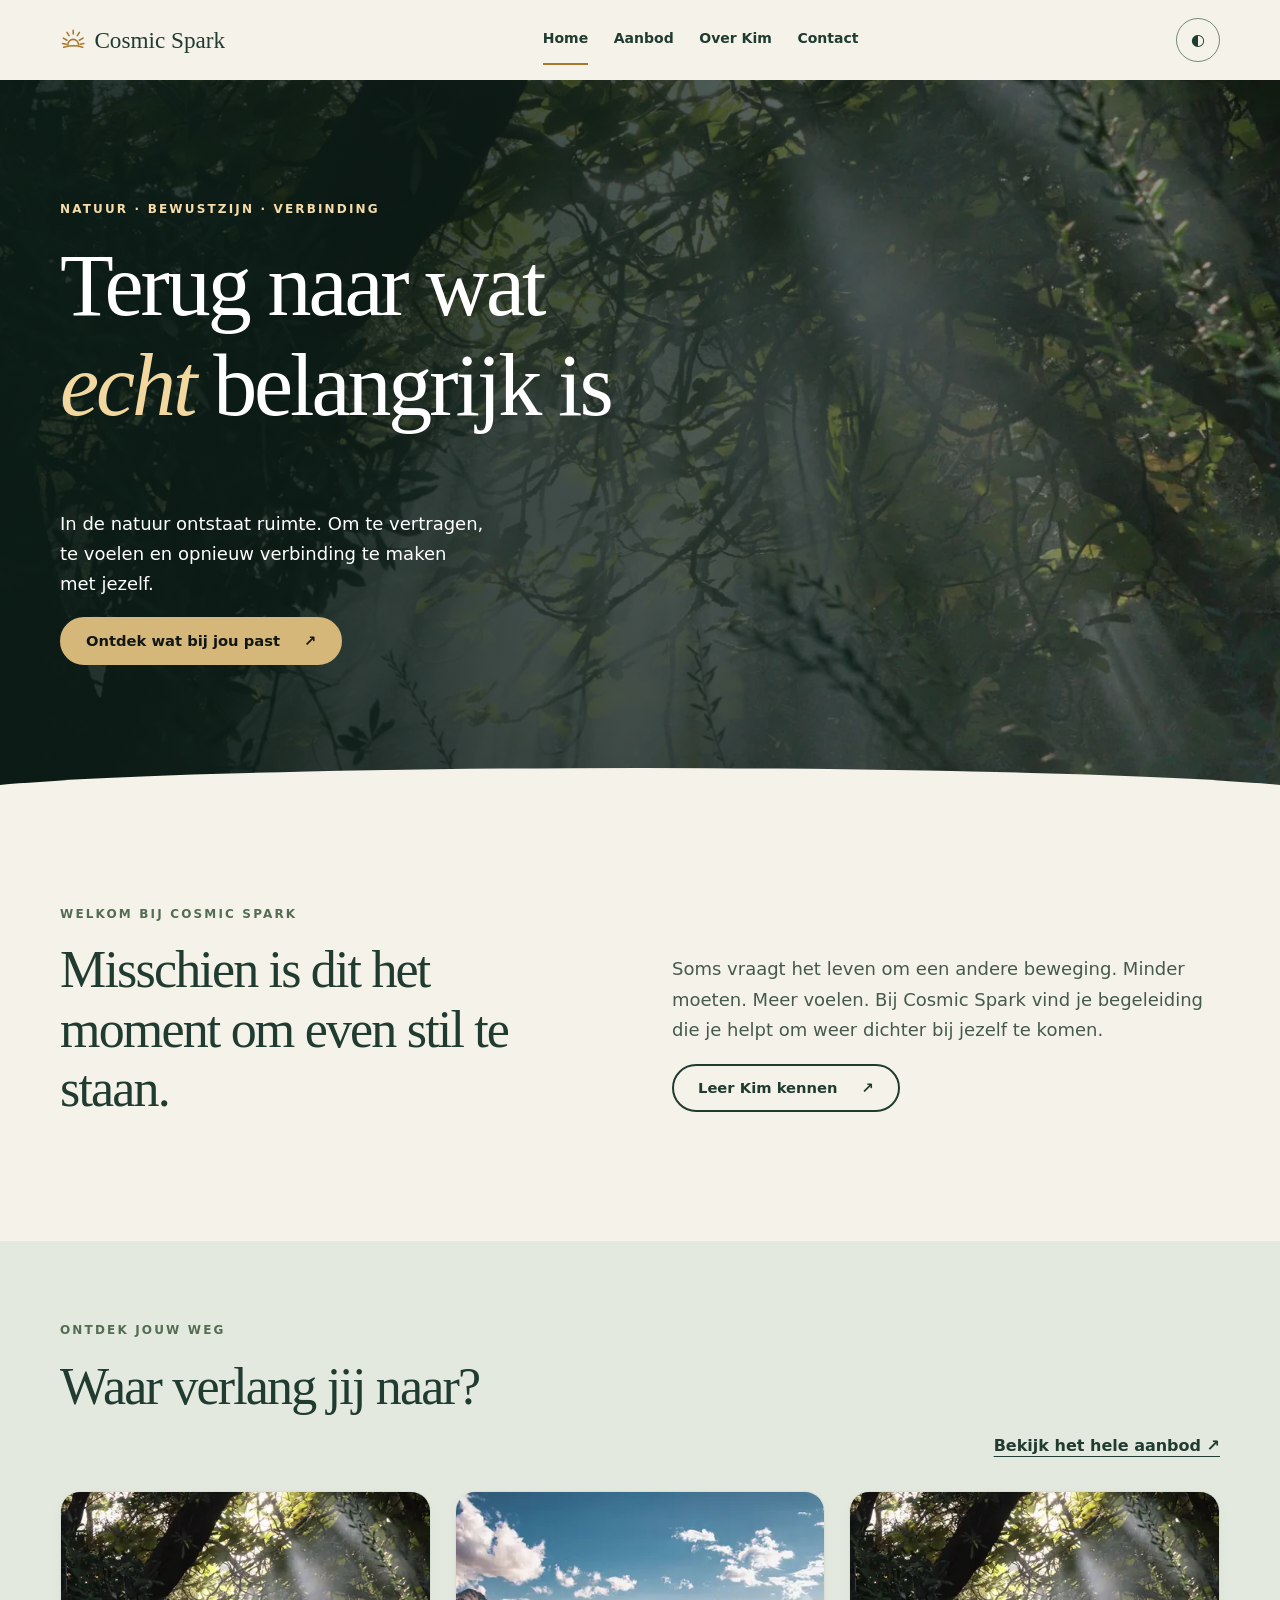
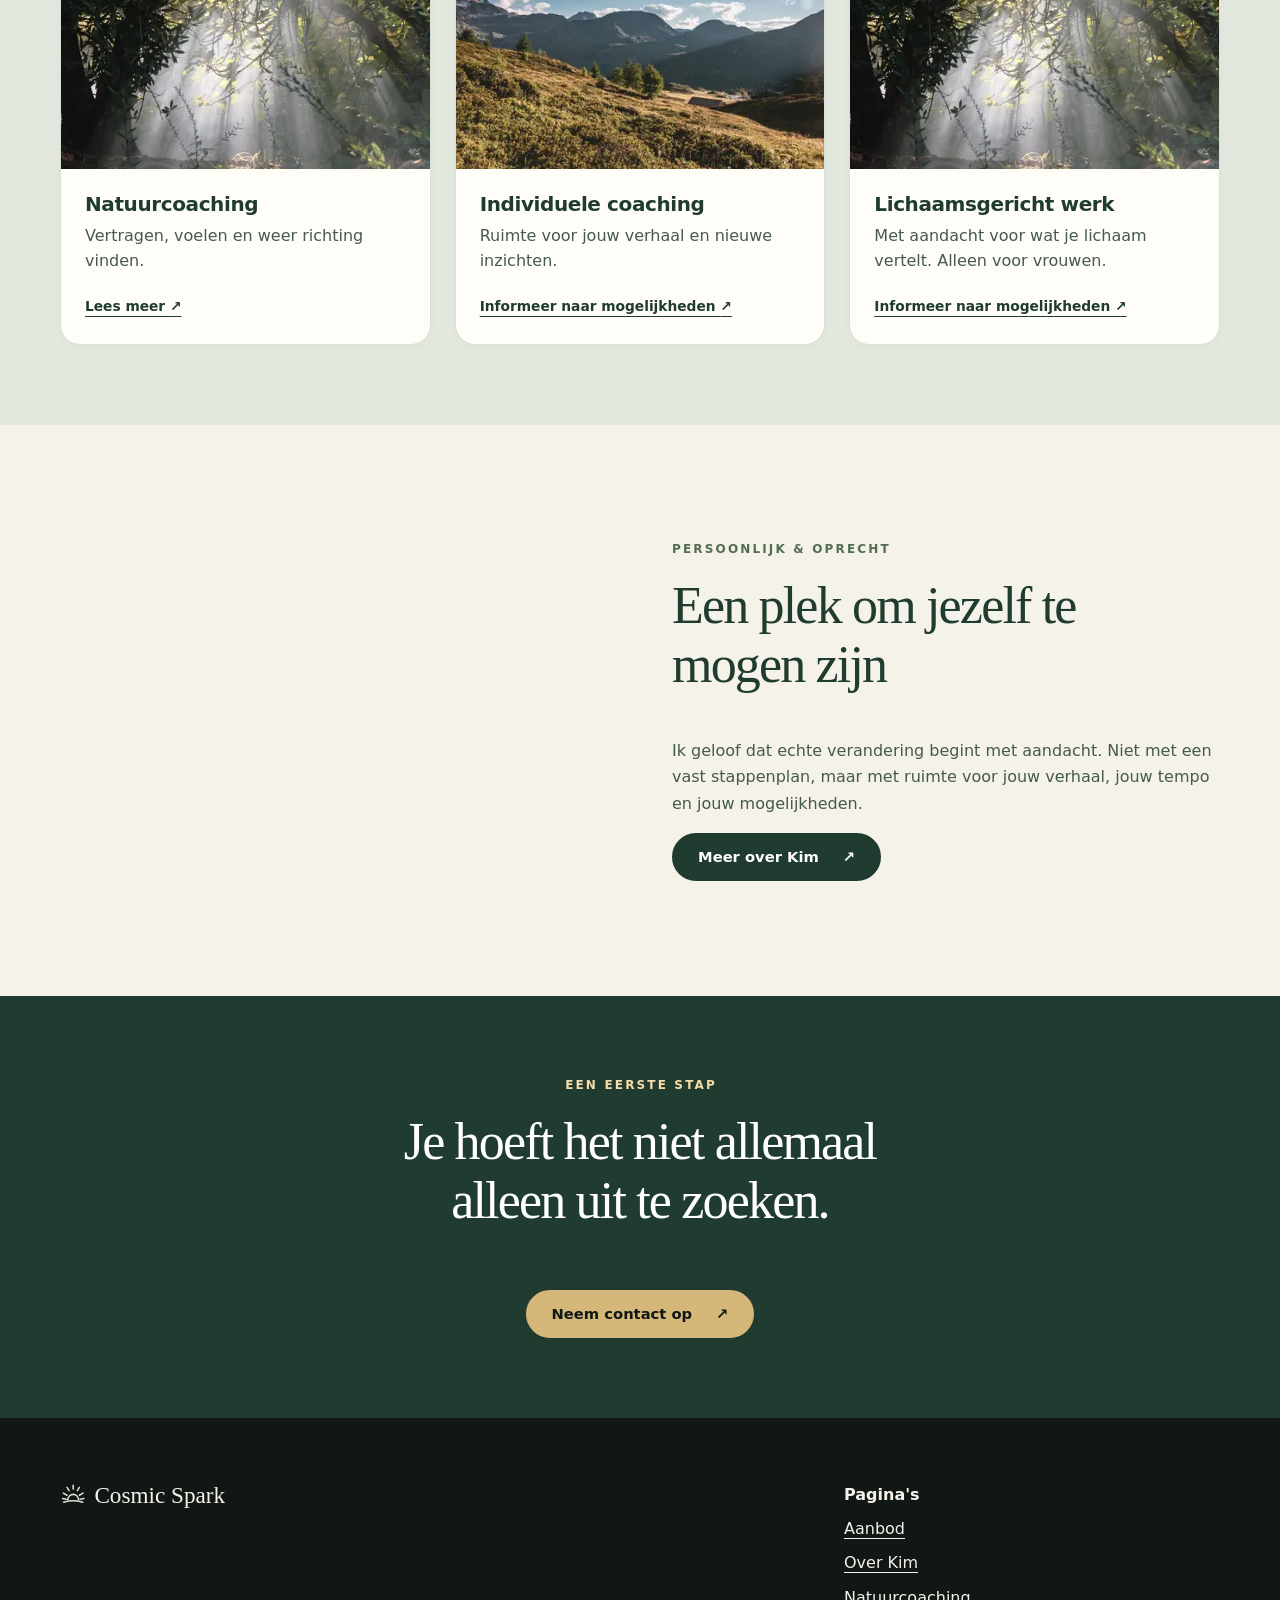
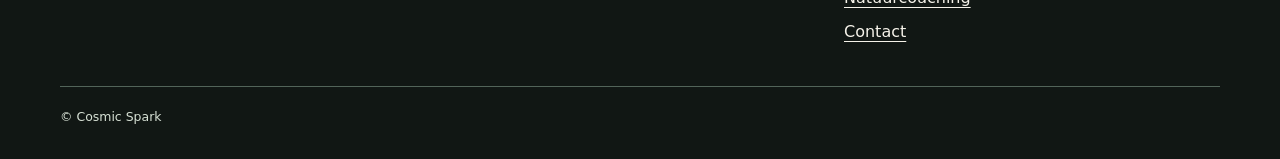
==== index.html @ 787d9ac8 "Opruimen: ongebruikte bestanden, CSS-regels en tokens verwijderd - cosmic-spark-favicon.svg (dubbel)" ====
<!doctype html>
<html lang="nl">
  <head>
    <meta charset="utf-8" />
    <meta
      content="width=device-width,initial-scale=1,viewport-fit=cover"
      name="viewport"
    />
    <meta
      content="Ontdek bij Cosmic Spark natuurcoaching en begeleiding gericht op rust, aandacht en verbinding met jezelf en de natuur."
      name="description"
    />
    <meta content="light dark" name="color-scheme" />
    <title>Home | Cosmic Spark</title>
    <link href="favicon.svg?v=2" rel="icon" type="image/svg+xml" />
    <link href="favicon.ico?v=2" rel="alternate icon" sizes="any" />
    <script>
      /* Gekozen thema toepassen vóór de eerste weergave, zodat het donkere thema niet licht knippert. */
      try { var t = localStorage.getItem('cosmic-theme'); if (t === 'dark' || t === 'light') document.documentElement.dataset.theme = t; } catch (e) {}
    </script>
    <link href="design-tokens.css?v=12" rel="stylesheet" />
    <link as="image" fetchpriority="high" href="assets/boslicht-960.webp" media="(max-width: 699px)" rel="preload" type="image/webp" />
    <link as="image" fetchpriority="high" imagesrcset="assets/boslicht-breed-1280.webp 1x, assets/boslicht-breed-1920.webp 2x" media="(min-width: 700px)" rel="preload" type="image/webp" />
    <link href="style.css?v=15" rel="stylesheet" />
  </head>
  <body class="page-index">
    <a class="skip" href="#inhoud"> Ga naar inhoud </a>
    <header class="site-header">
      <div class="shell header-inner">
        <a aria-label="Cosmic Spark - home" class="brand" href="index.html">
          <span aria-hidden="true" class="spark"> <svg class="sun-icon" viewBox="0 0 64 64" focusable="false"><g fill="none" stroke="currentColor" stroke-width="3.8" stroke-linecap="round" stroke-linejoin="round"><path d="M19 43a13 13 0 0 1 26 0"/><path d="M9 49 Q32 42 55 49"/><path d="M32 8v9 M17 13l5 8 M47 13l-5 8 M8 27l9 5 M56 27l-9 5 M6 40l9 2 M58 40l-9 2"/></g></svg> </span>
          Cosmic Spark
        </a>
        <nav aria-label="Hoofdnavigatie" class="desktop-nav">
          <a aria-current="page" href="index.html"> Home </a>
          <a href="aanbod.html"> Aanbod </a>
          <a href="over-kim.html"> Over Kim </a>
          <a href="contact.html"> Contact </a>
        </nav>
        <div class="header-actions">
          <button
            aria-label="Donkere modus"
            hidden
            aria-pressed="false"
            class="theme-toggle"
            title="Wissel tussen licht en donker thema"
            type="button"
          >
            ◐
          </button>
        </div>
      </div>
    </header>
    <main id="inhoud">
      <section class="home-hero">
        <div
          aria-label="Zonlicht dat door een groen bos valt"
          class="hero-photo"
          role="img"
        ></div>
        <div class="shell home-hero-inner">
          <p class="eyebrow light">
            Natuur &middot; Bewustzijn &middot; Verbinding
          </p>
          <h1>
            Terug naar wat
            <em> echt </em>
            belangrijk is
          </h1>
          <p>
            In de natuur ontstaat ruimte. Om te vertragen, te voelen en opnieuw
            verbinding te maken met jezelf.
          </p>
          <a class="button button-gold" href="aanbod.html">
            Ontdek wat bij jou past
            <span aria-hidden="true"> &nearrow; </span>
          </a>
        </div>
        <div aria-hidden="true" class="hero-curve"></div>
      </section>
      <section class="section shell">
        <div class="intro-grid">
          <div>
            <p class="eyebrow">Welkom bij Cosmic Spark</p>
            <h2>Misschien is dit het moment om even stil te staan.</h2>
          </div>
          <div>
            <p class="lead">
              Soms vraagt het leven om een andere beweging. Minder moeten. Meer
              voelen. Bij Cosmic Spark vind je begeleiding die je helpt om weer
              dichter bij jezelf te komen.
            </p>
            <a class="button button-outline" href="over-kim.html">
              Leer Kim kennen
              <span aria-hidden="true"> &nearrow; </span>
            </a>
          </div>
        </div>
      </section>
      <section class="section section-sage">
        <div class="shell">
          <div class="section-heading">
            <div>
              <p class="eyebrow">Ontdek jouw weg</p>
              <h2>Waar verlang jij naar?</h2>
            </div>
            <a class="text-link" href="aanbod.html">
              Bekijk het hele aanbod &nearrow;
            </a>
          </div>
          <div class="service-grid">
            <article class="service-card" data-category="natuur">
              <a
                aria-label="Bekijk Natuurcoaching"
                class="service-image"
                href="natuurcoaching.html"
              >
                <img
                  alt=""
                  loading="lazy"
                  decoding="async"
                  width="960"
                  height="1440"
                  src="assets/boslicht-960.webp"
                  srcset="assets/boslicht-480.webp 480w, assets/boslicht-960.webp 960w, assets/boslicht-1600.webp 1600w"
                  sizes="(min-width: 1100px) 360px, (min-width: 700px) 30vw, (min-width: 421px) 46vw, 100vw"
                />
              </a>
              <div class="service-content">
                <h3>Natuurcoaching</h3>
                <p>Vertragen, voelen en weer richting vinden.</p>
                <a class="text-link" href="natuurcoaching.html">
                  Lees meer
                  <span aria-hidden="true"> &nearrow; </span>
                </a>
              </div>
            </article>
            <article class="service-card" data-category="persoonlijk">
              <a
                aria-label="Informeer naar Individuele coaching"
                class="service-image"
                href="contact.html"
              >
                <img
                  alt=""
                  loading="lazy"
                  decoding="async"
                  width="960"
                  height="640"
                  src="assets/berg-en-ruimte-960.webp"
                  srcset="assets/berg-en-ruimte-480.webp 480w, assets/berg-en-ruimte-960.webp 960w, assets/berg-en-ruimte-1600.webp 1600w"
                  sizes="(min-width: 1100px) 360px, (min-width: 700px) 30vw, (min-width: 421px) 46vw, 100vw"
                />
              </a>
              <div class="service-content">
                <h3>Individuele coaching</h3>
                <p>Ruimte voor jouw verhaal en nieuwe inzichten.</p>
                <a class="text-link" href="contact.html">
                  Informeer naar mogelijkheden
                  <span aria-hidden="true"> &nearrow; </span>
                </a>
              </div>
            </article>
            <article class="service-card" data-category="persoonlijk">
              <a
                aria-label="Informeer naar Lichaamsgericht werk"
                class="service-image"
                href="contact.html"
              >
                <img
                  alt=""
                  loading="lazy"
                  decoding="async"
                  width="960"
                  height="1440"
                  src="assets/boslicht-960.webp"
                  srcset="assets/boslicht-480.webp 480w, assets/boslicht-960.webp 960w, assets/boslicht-1600.webp 1600w"
                  sizes="(min-width: 1100px) 360px, (min-width: 700px) 30vw, (min-width: 421px) 46vw, 100vw"
                />
              </a>
              <div class="service-content">
                <h3>Lichaamsgericht werk</h3>
                <p>
                  Met aandacht voor wat je lichaam vertelt. Alleen voor vrouwen.
                </p>
                <a class="text-link" href="contact.html">
                  Informeer naar mogelijkheden
                  <span aria-hidden="true"> &nearrow; </span>
                </a>
              </div>
            </article>
          </div>
        </div>
      </section>
      <section class="section shell feature-grid">
        <div class="feature-photo">
          <img
            alt="Groen bos met zacht zonlicht"
            loading="lazy"
            decoding="async"
            width="960"
            height="1440"
            src="assets/boslicht-960.webp"
            srcset="assets/boslicht-480.webp 480w, assets/boslicht-960.webp 960w, assets/boslicht-1600.webp 1600w"
            sizes="(min-width: 1224px) 548px, (min-width: 700px) 46vw, 100vw"
          />
        </div>
        <div class="feature-copy">
          <p class="eyebrow">Persoonlijk &amp; oprecht</p>
          <h2>Een plek om jezelf te mogen zijn</h2>
          <p>
            Ik geloof dat echte verandering begint met aandacht. Niet met een
            vast stappenplan, maar met ruimte voor jouw verhaal, jouw tempo en
            jouw mogelijkheden.
          </p>
          <a class="button" href="over-kim.html">
            Meer over Kim
            <span aria-hidden="true"> &nearrow; </span>
          </a>
        </div>
      </section>
      <section class="closing">
        <div class="shell">
          <p class="eyebrow light">Een eerste stap</p>
          <h2>Je hoeft het niet allemaal alleen uit te zoeken.</h2>
          <a class="button button-gold" href="contact.html">
            Neem contact op
            <span aria-hidden="true"> &nearrow; </span>
          </a>
        </div>
      </section>
    </main>
    <footer class="site-footer">
      <div class="shell footer-grid">
        <div>
          <a class="brand" href="index.html">
            <span aria-hidden="true" class="spark"> <svg class="sun-icon" viewBox="0 0 64 64" focusable="false"><g fill="none" stroke="currentColor" stroke-width="3.8" stroke-linecap="round" stroke-linejoin="round"><path d="M19 43a13 13 0 0 1 26 0"/><path d="M9 49 Q32 42 55 49"/><path d="M32 8v9 M17 13l5 8 M47 13l-5 8 M8 27l9 5 M56 27l-9 5 M6 40l9 2 M58 40l-9 2"/></g></svg> </span>
            Cosmic Spark
          </a>
        </div>
        <nav aria-label="Paginanavigatie">
          <strong>Pagina's</strong>
          <a href="aanbod.html">Aanbod</a>
          <a href="over-kim.html">Over Kim</a>
          <a href="natuurcoaching.html">Natuurcoaching</a>
          <a href="contact.html">Contact</a>
        </nav>
      </div>
      <div class="shell footer-bottom">&copy; Cosmic Spark</div>
    </footer>
    <nav
      aria-label="Hoofdnavigatie mobiel"
      class="mobile-dock"
      data-layout="fixed-bottom-four"
    >
      <a
        aria-current="page"
        aria-label="Home"
        class="active"
        data-dock="index.html"
        href="index.html"
      >
        <svg
          aria-hidden="true"
          fill="none"
          stroke="currentColor"
          stroke-linecap="round"
          stroke-linejoin="round"
          stroke-width="1.8"
          viewbox="0 0 24 24"
        >
          <path
            d="m3 10 9-7 9 7v10a1 1 0 0 1-1 1h-5v-7H9v7H4a1 1 0 0 1-1-1z"
          ></path>
        </svg>
        <span> Home </span>
      </a>
      <a aria-label="Aanbod" data-dock="aanbod.html" href="aanbod.html">
        <svg
          aria-hidden="true"
          fill="none"
          stroke="currentColor"
          stroke-linecap="round"
          stroke-linejoin="round"
          stroke-width="1.8"
          viewbox="0 0 24 24"
        >
          <path d="M20 4C9 4 4 9 4 16a4 4 0 0 0 4 4c7 0 12-5 12-16Z"></path>
          <path d="M4 20c2-5 6-9 12-12"></path>
        </svg>
        <span> Aanbod </span>
      </a>
      <a aria-label="Over Kim" data-dock="over-kim.html" href="over-kim.html">
        <svg
          aria-hidden="true"
          fill="none"
          stroke="currentColor"
          stroke-linecap="round"
          stroke-linejoin="round"
          stroke-width="1.8"
          viewbox="0 0 24 24"
        >
          <path
            d="M20.8 4.6a5.5 5.5 0 0 0-7.8 0L12 5.7l-1.1-1.1a5.5 5.5 0 0 0-7.8 7.8L12 21l8.8-8.6a5.5 5.5 0 0 0 0-7.8Z"
          ></path>
        </svg>
        <span> Over Kim </span>
      </a>
      <a aria-label="Contact" data-dock="contact.html" href="contact.html">
        <svg
          aria-hidden="true"
          fill="none"
          stroke="currentColor"
          stroke-linecap="round"
          stroke-linejoin="round"
          stroke-width="1.8"
          viewbox="0 0 24 24"
        >
          <rect height="14" rx="2" width="18" x="3" y="5"></rect>
          <path d="m3 7 9 7 9-7"></path>
        </svg>
        <span> Contact </span>
      </a>
    </nav>
    <script defer="" src="script.js?v=12"></script>
  </body>
</html>
---- design-tokens.css ----
/*
 * COSMIC SPARK — DESIGN TOKENS, op basis van de aangeleverde website (v5).
 *
 * Dit bestand bevat de daadwerkelijk gebruikte basiswaarden. Bestaande namen
 * (--forest, --cream, --radius, ...) blijven beschikbaar voor style.css.
 * Wijzig een waarde hier om de bijbehorende onderdelen consistent te wijzigen.
 * Dit is gewone CSS: geen Tailwind, bundler of JavaScript nodig.
 */

:root {
  color-scheme: light;

  /* Merk / kleuren (bestaande site) */
  --forest: #203b30;
  --deep: #111714;
  --sage: #e4e9df;
  --cream: #f5f2e9;
  --gold: #d6b77a;
  --moss: #78866a;

  /* Semantische oppervlakken en tekst */
  --text: #203b30;
  --muted: #455a4c;
  --surface: #fffdf7;
  --border: #c5cfc3;

  /* Afmetingen en ritme — sluiten aan op bestaande website */
  --space-1: 4px;
  --space-2: 8px;
  --space-3: 16px;
  --space-4: 24px;
  --space-5: 32px;
  --space-6: 48px;
  --space-7: 64px;
  --radius-sm: 12px;
  --radius: 20px;
  --radius-lg: 32px;
  --radius-pill: 999px;
  --shadow: 0 14px 40px #10271c12;

  /* Typografie — exact de bestaande fontkeuzes */
  --font-body: system-ui, -apple-system, "Segoe UI", sans-serif;
  --font-heading: Georgia, "Times New Roman", serif;
  --font-size-body: 1rem;
  --line-height-body: 1.65;
  --max-text-width: 66ch;
  --max-shell-width: 1160px;

  /* Interactie — huidige kleurwaarden; controleer op elke ondergrond */
  --focus-ring: #ad7424;
  --action-hover: #345646;
  --brand-spark: #a9772b;
  --text-accent: #647a58;

  /* Mobiele navigatie: bestaande layout met vier vaste items */
  --dock-safe: env(safe-area-inset-bottom, 0px);
  --dock-height: calc(82px + var(--dock-safe));

  /* Bestaande componentkleuren, één centrale plek om alles aan te passen.
   * De namen 'fixed' zijn bewust NIET gekoppeld aan het wisselende thema. */
  --color-white: #fff;
  --color-cream-ink: #f2f0e8;
  --color-olive: #6d7449;
  --color-cream-fixed: #f5f2e9;
  --color-muted-on-deep: #d6e0d4;
  --color-eyebrow: #526d51;
  --color-eyebrow-light: #f5dca9;
  --color-gold-hover: #f0d69d;
  --color-hero-start: #0b1c16e8;
  --color-hero-middle: #0b1c16bb;
  --color-hero-end: #0b1c1660;
  --color-hero-emphasis: #f2d79e;
  --color-card-border: #d8dfd4;
  --color-card-shadow: #14251a08;
  --color-filter-border: #748a78; /* min. 3:1 op cream */
  --color-portrait-start: #d9e3d2;
  --color-portrait-end: #a3b39c;
  --color-values-divider: #b5c5b4;
  --color-steps-divider: #bccabd;
  --color-input-border: #748a78; /* min. 3:1 op surface, wit en cream */
  --color-control-border: #748a78; /* rand themaknop/menuknop, min. 3:1 op cream */
  --color-input-text: #17281c;
  --color-footer-divider: #526459;
  --color-dark-card-border: #607262;
  --color-dark-filter-border: #aab7a8;
  --color-dark-sage-fixed: #293e31;
  --color-surface-fixed: #fffdf7;
  --color-dock-border: #b7c5b8;
  --color-dark-border-fixed: #637866;
  --color-error: #a3261b; /* foutmeldingen, min. 4.5:1 op surface en wit */

}

/* Donker thema: bestaande semantische overrides uit style.css (v5). */
:root[data-theme="dark"] {
  color-scheme: dark;
  --cream: #111714;
  --surface: #203b30;
  --sage: #293e31;
  --text: #f2f0e8;
  --muted: #e0e6da;
  --border: #637866;
  /* Lichtere focusring: #ad7424 haalt op donkere sage/forest geen 3:1. */
  --focus-ring: #d6b77a;
  --color-control-border: #637866;
  --color-error: #ffb4a6; /* min. 4.5:1 op forest */
}
---- style.css ----
/* Cosmic Spark - mobile first, shared styles - v5 */

*{box-sizing:border-box}
html{scroll-behavior:smooth}
body{margin:0;background:var(--cream);color:var(--text);font:400 var(--font-size-body)/var(--line-height-body) var(--font-body);padding-bottom:100px}
img{display:block;width:100%;height:100%;object-fit:cover}
a{color:inherit}
button,input,textarea,select{font:inherit}
button{cursor:pointer}
a,button,input,select,textarea{touch-action:manipulation}
a:focus-visible,button:focus-visible,input:focus-visible,select:focus-visible,textarea:focus-visible{outline:3px solid var(--focus-ring);outline-offset:4px}
h1,h2,h3,p{margin-top:0}
h1,h2,h3{line-height:1.14}
h1,h2{font-family:var(--font-heading);font-weight:400;letter-spacing:-.035em}
h1{font-size:clamp(2.65rem,8vw,5rem);max-width:12ch}
h2{font-size:clamp(2rem,5vw,3.25rem);max-width:19ch}
h3{font-size:1.25rem;letter-spacing:-.02em}
em{font-weight:400;color:var(--text-accent)}
p{max-width:var(--max-text-width)}
.lead{font-size:1.125rem;line-height:1.7;color:var(--muted)}
.shell{width:min(100% - 32px,var(--max-shell-width));margin-inline:auto}
.section{padding-block:64px}
.section-sage{background:var(--sage)}
.eyebrow{text-transform:uppercase;font-size:.75rem;font-weight:750;letter-spacing:.18em;color:var(--color-eyebrow);margin-bottom:16px}
.eyebrow.light{color:var(--color-eyebrow-light)}
.skip{position:absolute;top:-100px;left:16px;background:var(--color-white);padding:12px;z-index:100}
.skip:focus{top:12px}
.site-header{position:relative;z-index:20;background:var(--cream)}
.header-inner{display:flex;align-items:center;justify-content:space-between;min-height:80px;gap:16px}
.brand{display:inline-flex;align-items:center;gap:8px;text-decoration:none;font:400 1.45rem var(--font-heading);white-space:nowrap}
.spark{color:var(--brand-spark);font-size:1.65rem}
.desktop-nav{display:none}
.header-actions{display:flex;align-items:center;gap:8px}
.theme-toggle{background:transparent;border:1px solid var(--color-control-border);border-radius:999px;min-width:44px;min-height:44px;padding:8px 12px;color:var(--text)}
.button{display:inline-flex;align-items:center;justify-content:space-between;gap:24px;min-height:48px;padding:12px 24px;background:var(--forest);border:2px solid var(--forest);color:var(--color-white);border-radius:999px;text-decoration:none;font-weight:700;font-size:.92rem;line-height:1.3;max-width:100%}
.button:hover{background:var(--action-hover)}
.button-gold{background:var(--gold);color:var(--deep);border-color:var(--gold)}
.button-gold:hover{background:var(--color-gold-hover)}
.button-outline{background:transparent;color:var(--forest)}
.button-outline:hover{background:var(--sage)}
.text-link{font-weight:750;text-underline-offset:5px;text-decoration-thickness:1px}
.home-hero{position:relative;min-height:660px;display:flex;align-items:center;isolation:isolate;background:var(--deep);overflow:hidden}
.hero-photo{position:absolute;inset:0;z-index:-2;background:linear-gradient(90deg,var(--color-hero-start) 0%,var(--color-hero-middle) 55%,var(--color-hero-end) 100%),url("assets/boslicht-960.webp") center/cover}
@media (min-width:700px){.hero-photo{background-image:linear-gradient(90deg,var(--color-hero-start) 0%,var(--color-hero-middle) 55%,var(--color-hero-end) 100%),url("assets/boslicht-breed-1280.webp");background-image:linear-gradient(90deg,var(--color-hero-start) 0%,var(--color-hero-middle) 55%,var(--color-hero-end) 100%),image-set(url("assets/boslicht-breed-1280.webp") 1x,url("assets/boslicht-breed-1920.webp") 2x)}}
.home-hero-inner{padding-block:96px 128px;color:var(--color-white)}
.home-hero h1{color:var(--color-white);max-width:13ch}
.home-hero h1 em{color:var(--color-hero-emphasis)}
.home-hero p:not(.eyebrow){font-size:1.125rem;max-width:37ch;color:var(--color-white)}
.hero-curve{position:absolute;bottom:-1px;left:-5%;width:110%;height:58px;background:var(--cream);border-radius:55% 55% 0 0}
.intro-grid,.feature-grid,.split-section,.values-grid,.org-hero,.about-hero,.contact-layout,.detail-hero,.page-intro{display:grid;gap:32px;align-items:center}
.section-heading{display:flex;flex-wrap:wrap;justify-content:space-between;align-items:end;gap:16px;margin-bottom:32px}
.service-grid{display:grid;grid-template-columns:repeat(2,minmax(0,1fr));gap:16px}
.service-card{display:flex;flex-direction:column;min-width:0;background:var(--surface);border:1px solid var(--color-card-border);border-radius:var(--radius);overflow:hidden;box-shadow:0 3px 12px var(--color-card-shadow)}
.service-image{display:block;height:150px;overflow:hidden}
.service-image img{transition:transform .3s}
.service-image:hover img{transform:scale(1.045)}
.service-content{display:flex;flex:1;flex-direction:column;gap:8px;padding:16px}
.service-content h3{font-size:1.08rem;margin:0}
.service-content p{font-size:.88rem;line-height:1.55;color:var(--muted);margin:0 0 12px}
.service-content .text-link{margin-top:auto;font-size:.86rem}
.feature-photo,.intro-photo,.detail-image,.org-image,.contact-photo{overflow:hidden;border-radius:var(--radius-lg);height:320px}
.feature-copy p:not(.eyebrow){color:var(--muted)}
.closing{padding:80px 0;background:var(--forest);color:var(--color-white);text-align:center}
.closing h2,.closing p{margin-inline:auto}
.closing .eyebrow{padding-left:.18em} /* compenseert de letter-spacing na de laatste letter */
.closing .button{margin-top:16px}
.page-intro{padding-bottom:32px}
.page-intro h1{max-width:13ch}
.intro-photo{height:260px}
.filter-bar{display:flex;gap:8px;overflow-x:auto;padding:4px 4px 12px;scrollbar-width:thin}
.filter{white-space:nowrap;border:1px solid var(--color-filter-border);color:var(--forest);background:transparent;padding:10px 16px;min-height:44px;border-radius:999px;font-size:.875rem}
.filter.is-active{background:var(--forest);border-color:var(--forest);color:var(--color-white)}
.results-status{font-size:.875rem;color:var(--muted);margin:12px 0 24px}
.offer-section{padding-top:0}
.offer-section>h2{margin-bottom:24px}
.service-card[hidden],.filter-bar[hidden]{display:none}
.gentle-banner{background:var(--sage);border-radius:var(--radius-lg);padding:32px}
.gentle-banner h2{font-size:2rem}
.about-portrait{min-height:400px;border-radius:var(--radius-lg);background:linear-gradient(145deg,var(--color-portrait-start),var(--color-portrait-end));display:grid;place-items:center;overflow:hidden;padding:24px}
.about-copy p:not(.eyebrow){max-width:52ch}
.value-list article{display:flex;gap:16px;padding:24px 0;border-bottom:1px solid var(--color-values-divider)}
.value-list h3{margin-bottom:8px}
.value-list p{margin:0}
.value-icon{font-size:1.75rem;color:var(--color-olive)}
.compact-cta{text-align:center}
.compact-cta h2{margin-inline:auto}
.back-link{display:inline-block;margin-bottom:32px;font-weight:650}
.detail-image{height:430px}
.steps>div{display:flex;gap:24px;border-bottom:1px solid var(--color-steps-divider);padding:20px 0}
.steps span{color:var(--color-olive);font-family:Georgia,serif;font-size:1.7rem}
.steps h3{margin-bottom:8px}
.org-image{height:380px}
.org-grid{display:grid;gap:16px;margin-top:var(--space-5)}
.org-grid article{padding:32px;border-radius:var(--radius);background:var(--surface)}
.contact-layout{align-items:start}
.contact-photo{height:260px;margin-top:32px}
.contact-note{display:flex;gap:16px;background:var(--sage);border-radius:var(--radius);padding:24px;margin-top:24px}
.contact-note span{font-size:1.5rem}
.contact-note p{margin:0}
.form-panel{padding:24px;background:var(--surface);border:1px solid var(--border);border-radius:var(--radius-lg);box-shadow:var(--shadow)}
.form-panel h2{font-size:2rem}
.form-panel>p{color:var(--muted)}
.field{display:grid;gap:8px;margin-bottom:20px}
.field label{font-weight:700;font-size:.9rem}
.field input,.field select,.field textarea{width:100%;min-height:48px;border:1px solid var(--color-input-border);border-radius:12px;padding:12px 16px;background:var(--color-white);color:var(--color-input-text)}
.field select{appearance:none;padding-right:40px;background-image:none}
.select-control{position:relative;color:var(--color-input-text)}
.select-control::after{content:"";position:absolute;top:50%;right:16px;width:8px;height:8px;border-right:1.5px solid currentColor;border-bottom:1.5px solid currentColor;transform:translateY(-65%) rotate(45deg);pointer-events:none}
.field textarea{resize:vertical;min-height:150px}
.optional{font-weight:400;color:var(--muted)}
.form-hint{font-size:.8rem;color:var(--muted)}
.form-status{font-weight:650}
.form-status:empty{display:none}
.form-status[data-state=success]::before{content:"✓ "}
.form-status[data-state=error]::before{content:"! "}
.botcheck{display:none}
.thanks-actions{display:flex;flex-wrap:wrap;gap:16px}
.button:disabled{opacity:.7;cursor:progress}
.site-footer{background:var(--deep);color:var(--color-cream-fixed);padding:64px 0 32px}
.footer-grid{display:grid;gap:32px}
.footer-grid>div,.footer-grid>nav{display:flex;flex-direction:column;align-items:flex-start;gap:8px}
.footer-grid .spark{color:var(--color-muted-on-deep)}
.footer-grid a:not(.brand){text-underline-offset:4px}
.footer-bottom{border-top:1px solid var(--color-footer-divider);margin-top:40px;padding-top:20px;font-size:.78rem;color:var(--color-muted-on-deep)}

:root[data-theme=dark] .site-header{background:var(--cream)}
:root[data-theme=dark] .service-card{border-color:var(--color-dark-card-border)}
:root[data-theme=dark] .button{background:var(--gold);border-color:var(--gold);color:var(--deep)}
:root[data-theme=dark] .button:hover{background:var(--color-gold-hover);border-color:var(--color-gold-hover)}
:root[data-theme=dark] .button-outline{background:var(--gold);border-color:var(--gold);color:var(--deep)}
:root[data-theme=dark] .form-panel{background:var(--forest)}
:root[data-theme=dark] .field input,:root[data-theme=dark] .field textarea,:root[data-theme=dark] .field select{background-color:var(--color-cream-fixed);color:var(--forest)}
:root[data-theme=dark] .select-control{color:var(--forest)}
:root[data-theme=dark] .eyebrow{color:var(--gold)}
:root[data-theme=dark] em{color:var(--gold)}
:root[data-theme=dark] .filter{color:var(--color-cream-ink);border-color:var(--color-dark-filter-border)}
:root[data-theme=dark] .filter.is-active{background:var(--gold);color:var(--deep)}
:root[data-theme=dark] .hero-curve{background:var(--cream)}
:root[data-theme=dark] .value-icon,:root[data-theme=dark] .steps span{color:var(--color-eyebrow-light)}
:root[data-theme=dark] .gentle-banner{background:var(--color-dark-sage-fixed)}
@media (min-width:700px){.shell{width:min(100% - 64px,var(--max-shell-width))}.section{padding-block:80px}.service-grid{grid-template-columns:repeat(3,minmax(0,1fr));gap:24px}.service-image{height:190px}.service-content{padding:24px}.intro-grid,.feature-grid,.split-section,.values-grid,.org-hero,.about-hero,.contact-layout,.detail-hero,.page-intro{grid-template-columns:repeat(2,minmax(0,1fr));gap:64px}.feature-grid{align-items:center}.feature-photo{height:460px}.intro-photo{height:400px}.org-grid{grid-template-columns:repeat(3,minmax(0,1fr))}.contact-photo{height:330px}.form-panel{padding:40px}.home-hero{min-height:710px}.home-hero-inner{padding-block:120px 160px}.footer-grid{grid-template-columns:minmax(0,2fr) minmax(0,1fr)}.org-image{height:480px}.detail-image{height:520px}}
@media (min-width:1100px){.service-image{height:220px}.service-content h3{font-size:1.25rem}.service-content p{font-size:1rem}.home-hero h1{font-size:5.5rem}}
@media (max-width:420px){.service-grid{grid-template-columns:1fr}.service-image{height:210px}.service-content{padding:20px}.service-content h3{font-size:1.25rem}.service-content p{font-size:1rem}.brand{font-size:1.25rem}.home-hero{min-height:630px}}
@media (prefers-reduced-motion:reduce){html{scroll-behavior:auto}*,*:before,*:after{animation-duration:.01ms!important;transition-duration:.01ms!important}}

/* ===== Mobile-first navigation: four equal-width items ===== */

html { overflow-x: clip; scroll-padding-bottom: var(--dock-height); }
body { min-width: 0; max-width: 100%; overflow-x: clip; padding-bottom: calc(var(--dock-height) + 16px); }
main, .shell, .section, .service-grid, .service-card, .service-content { min-width: 0; }
.desktop-nav { display: none; }
.site-header .header-inner { min-width: 0; }
.mobile-dock {
  position: fixed;
  inset: auto 0 0 0;
  z-index: 1000;
  display: grid;
  grid-template-columns: repeat(4, minmax(0, 1fr));
  width: 100%;
  max-width: 100vw;
  min-width: 0;
  margin: 0;
  padding: 6px max(8px, env(safe-area-inset-right, 0px)) calc(8px + var(--dock-safe)) max(8px, env(safe-area-inset-left, 0px));
  gap: 4px;
  box-sizing: border-box;
  background: var(--color-surface-fixed);
  border: 0;
  border-top: 1px solid var(--color-dock-border);
  border-radius: 0;
  box-shadow: 0 -5px 22px rgb(17 23 20 / 15%);
  overflow: hidden;
}
.mobile-dock a {
  min-width: 0;
  max-width: 100%;
  min-height: 64px;
  display: flex;
  flex-direction: column;
  align-items: center;
  justify-content: center;
  gap: 5px;
  padding: 8px 1px;
  color: var(--forest);
  background: transparent;
  border-radius: 12px;
  font-size: 12px;
  line-height: 1.2;
  font-weight: 650;
  text-decoration: none;
  text-align: center;
  overflow: hidden;
}
.mobile-dock a svg { display: block; flex: 0 0 auto; width: 23px; height: 23px; }
.mobile-dock a span { display: block; max-width: 100%; white-space: nowrap; font-size: clamp(10px, 2.9vw, 12px); }
.mobile-dock a[aria-current="page"] { background: var(--forest); color: var(--color-white); }
.mobile-dock a:focus-visible { outline: 3px solid var(--brand-spark); outline-offset: -3px; }
:root[data-theme="dark"] .mobile-dock { background: var(--forest); border-color: var(--color-dark-border-fixed); }
:root[data-theme="dark"] .mobile-dock a { color: var(--color-cream-ink); }
:root[data-theme="dark"] .mobile-dock a[aria-current="page"] { background: var(--gold); color: var(--deep); }
:root[data-theme="dark"] .mobile-dock a:focus-visible { outline-color: var(--gold); }
:root[data-theme="dark"] .mobile-dock a[aria-current="page"]:focus-visible { outline-color: var(--deep); }
.about-portrait { overflow: hidden; border-radius: var(--radius-lg); padding: 0; height: 380px; min-height: 0; }
.about-portrait img { width: 100%; height: 100%; object-fit: cover; object-position: center 38%; }
.service-content .text-link { margin-top: auto; align-self: flex-start; padding-block: 2px; } /* min. 24px tikdoel (WCAG 2.5.8) */
#voor-organisaties { scroll-margin-top: 24px; }
@media (min-width: 700px) {
  .about-portrait { height: 520px; }
}
@media (min-width: 960px) {
  body { padding-bottom: 0; }
  .mobile-dock { display: none; }
  .desktop-nav { display: flex; align-items: center; gap: clamp(12px, 2vw, 28px); }
  .desktop-nav a { text-decoration: none; font-size: .875rem; font-weight: 600; padding: 12px 0; border-bottom: 2px solid transparent; }
  .desktop-nav a[aria-current="page"], .desktop-nav a:hover { border-color: var(--brand-spark); }
}

@supports (aspect-ratio: 1 / 1) {
  .service-image { height: auto; aspect-ratio: 4 / 3; }
  .feature-photo, .intro-photo, .contact-photo {
    height: auto;
    aspect-ratio: 1;
  }
  .detail-image, .org-image, .about-portrait {
    height: auto;
    aspect-ratio: 1;
  }
  .detail-image { aspect-ratio: 4 / 5; }
}

@media (min-width: 700px) {
  @supports (aspect-ratio: 1 / 1) {
    .feature-photo, .intro-photo, .contact-photo, .detail-image {
      aspect-ratio: 4 / 3;
    }
    .org-image { aspect-ratio: 5 / 4; }
  }
}

/* Formuliervalidatie: foutmelding per veld (gevuld door script.js) */
.field-error{margin:0;font-size:.875rem;font-weight:650;color:var(--color-error)}
.field-error:empty{display:none}
.field-error::before{content:"! "}
.field [aria-invalid=true]{border-color:var(--color-error);border-width:2px}

/* Zon-icoon (zelfde vorm als favicon.svg); volgt de tekstkleur via currentColor */
.sun-icon{display:block;width:1em;height:1em;flex:none}
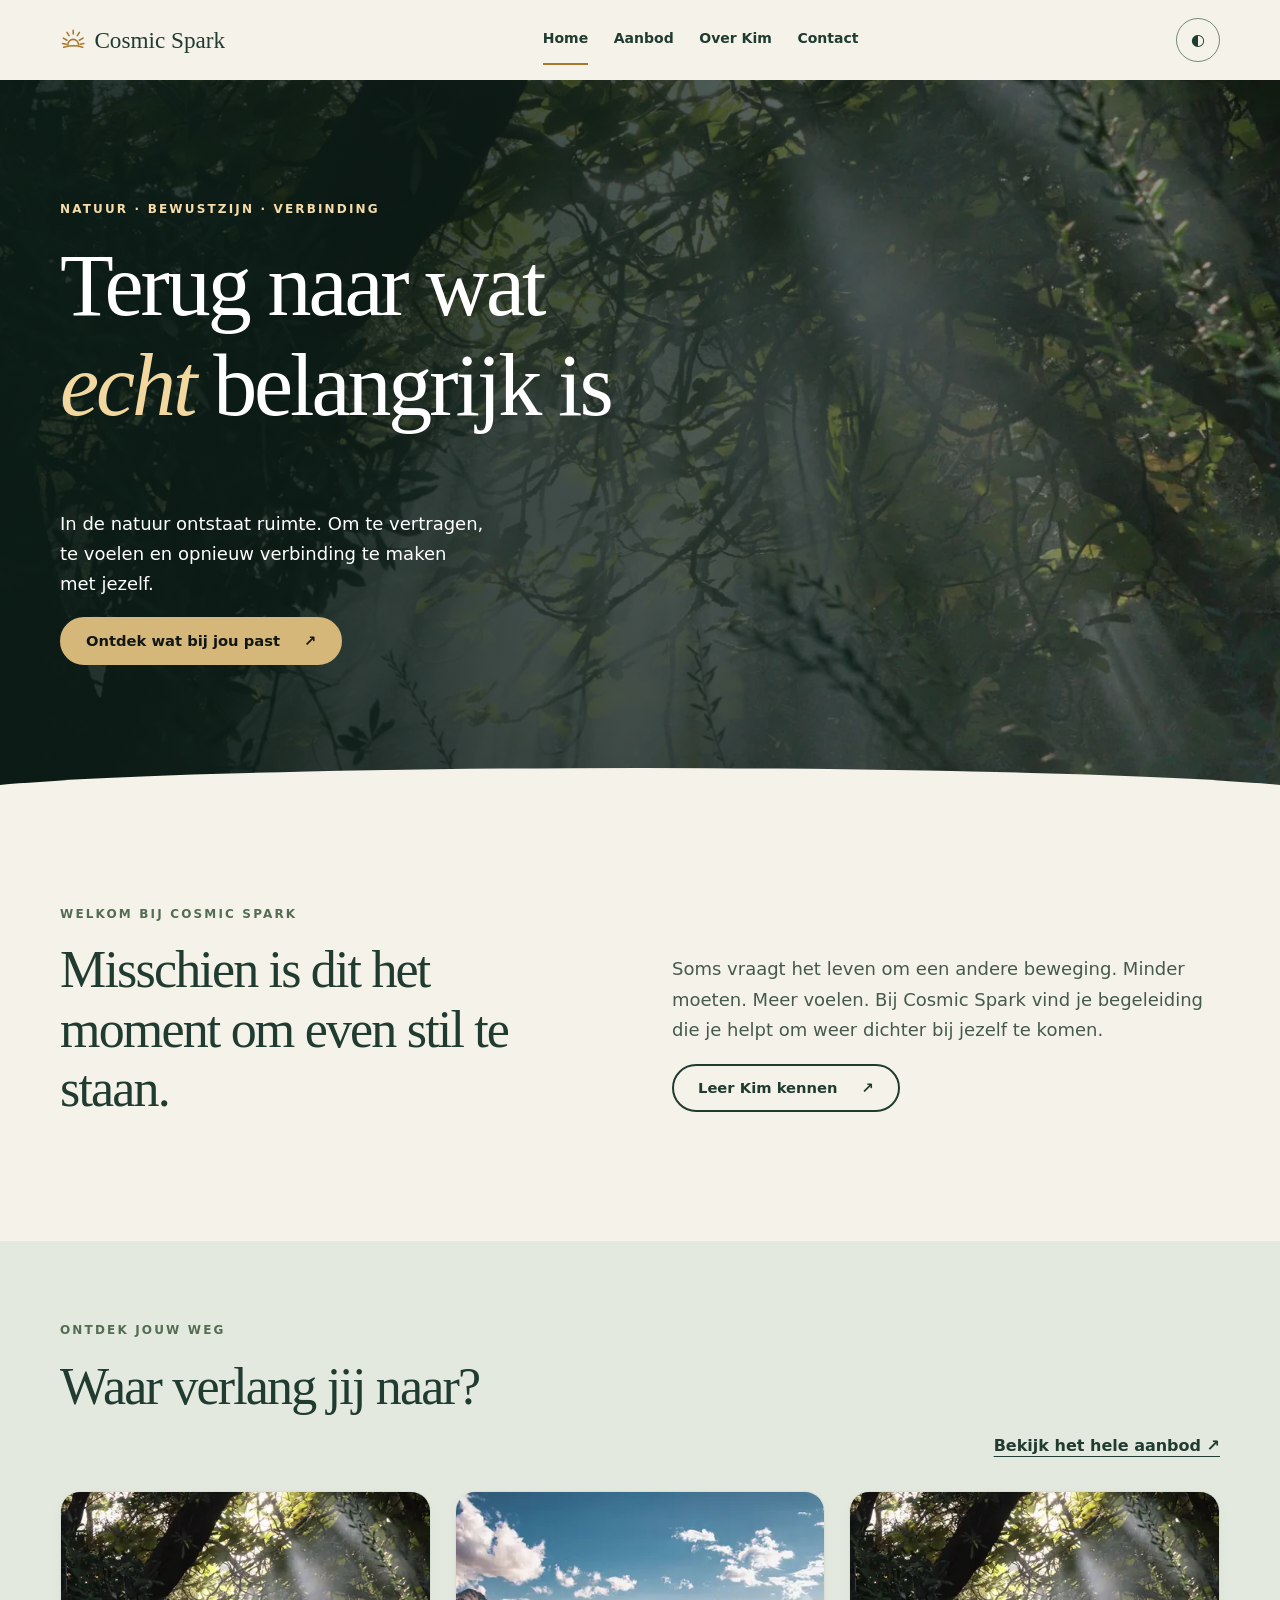
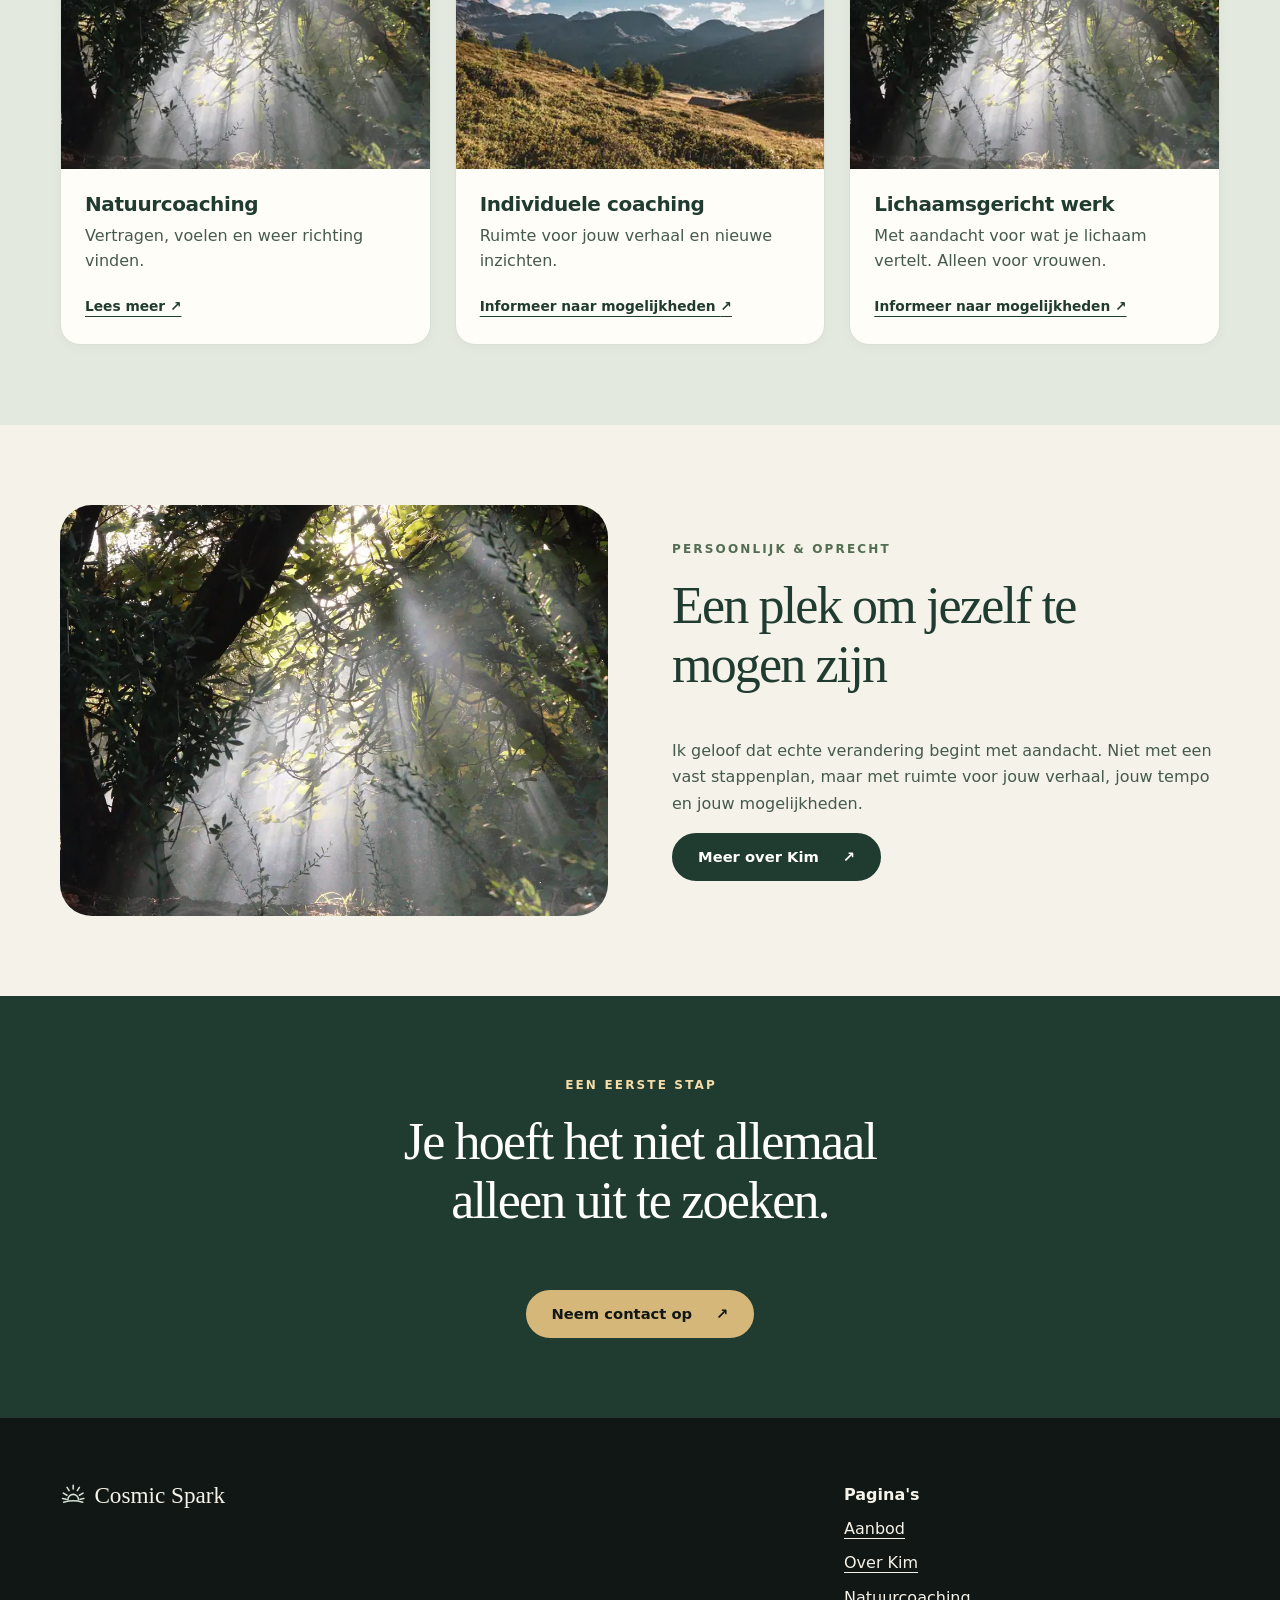
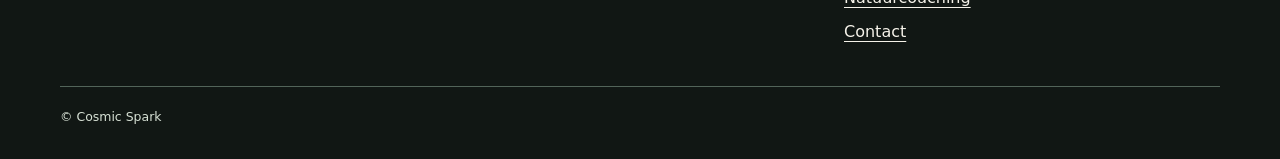
==== commit 43e3ba4f: "Bedankpagina en Over Kim netjes uitgelijnd, alt-tekst gecorrigeerd - Bedankpagina: nadruk op 'Dank j" ====
--- a/index.html
+++ b/index.html
@@ -18,10 +18,10 @@
       /* Gekozen thema toepassen vóór de eerste weergave, zodat het donkere thema niet licht knippert. */
       try { var t = localStorage.getItem('cosmic-theme'); if (t === 'dark' || t === 'light') document.documentElement.dataset.theme = t; } catch (e) {}
     </script>
-    <link href="design-tokens.css?v=12" rel="stylesheet" />
+    <link href="design-tokens.css?v=13" rel="stylesheet" />
     <link as="image" fetchpriority="high" href="assets/boslicht-960.webp" media="(max-width: 699px)" rel="preload" type="image/webp" />
     <link as="image" fetchpriority="high" imagesrcset="assets/boslicht-breed-1280.webp 1x, assets/boslicht-breed-1920.webp 2x" media="(min-width: 700px)" rel="preload" type="image/webp" />
-    <link href="style.css?v=15" rel="stylesheet" />
+    <link href="style.css?v=17" rel="stylesheet" />
   </head>
   <body class="page-index">
     <a class="skip" href="#inhoud"> Ga naar inhoud </a>
--- a/design-tokens.css
+++ b/design-tokens.css
@@ -104,4 +104,8 @@
   --focus-ring: #d6b77a;
   --color-control-border: #637866;
   --color-error: #ffb4a6; /* min. 4.5:1 op forest */
+  /* Kaarten op een groen sectievlak: lichter dan --sage, zodat ze loskomen.
+   * Tekst min. 7:1, goud 4.6:1; rand 3:1 op --sage. */
+  --surface-raised: #34503f;
+  --border-raised: #7a8f7d;
 }
--- a/style.css
+++ b/style.css
@@ -82,7 +82,8 @@
 .value-list article{display:flex;gap:16px;padding:24px 0;border-bottom:1px solid var(--color-values-divider)}
 .value-list h3{margin-bottom:8px}
 .value-list p{margin:0}
-.value-icon{font-size:1.75rem;color:var(--color-olive)}
+.value-icon{flex:none;width:1.2em;text-align:center;line-height:1.2;font-size:1.75rem;color:var(--color-olive)}
+.value-icon .sun-icon{margin-inline:auto}
 .compact-cta{text-align:center}
 .compact-cta h2{margin-inline:auto}
 .back-link{display:inline-block;margin-bottom:32px;font-weight:650}
@@ -139,6 +140,8 @@
 :root[data-theme=dark] .hero-curve{background:var(--cream)}
 :root[data-theme=dark] .value-icon,:root[data-theme=dark] .steps span{color:var(--color-eyebrow-light)}
 :root[data-theme=dark] .gentle-banner{background:var(--color-dark-sage-fixed)}
+:root[data-theme=dark] .section-sage .service-card,:root[data-theme=dark] .org-grid article{background:var(--surface-raised);border:1px solid var(--border-raised)}
+:root[data-theme=dark] .site-footer{border-top:1px solid var(--color-footer-divider)}
 @media (min-width:700px){.shell{width:min(100% - 64px,var(--max-shell-width))}.section{padding-block:80px}.service-grid{grid-template-columns:repeat(3,minmax(0,1fr));gap:24px}.service-image{height:190px}.service-content{padding:24px}.intro-grid,.feature-grid,.split-section,.values-grid,.org-hero,.about-hero,.contact-layout,.detail-hero,.page-intro{grid-template-columns:repeat(2,minmax(0,1fr));gap:64px}.feature-grid{align-items:center}.feature-photo{height:460px}.intro-photo{height:400px}.org-grid{grid-template-columns:repeat(3,minmax(0,1fr))}.contact-photo{height:330px}.form-panel{padding:40px}.home-hero{min-height:710px}.home-hero-inner{padding-block:120px 160px}.footer-grid{grid-template-columns:minmax(0,2fr) minmax(0,1fr)}.org-image{height:480px}.detail-image{height:520px}}
 @media (min-width:1100px){.service-image{height:220px}.service-content h3{font-size:1.25rem}.service-content p{font-size:1rem}.home-hero h1{font-size:5.5rem}}
 @media (max-width:420px){.service-grid{grid-template-columns:1fr}.service-image{height:210px}.service-content{padding:20px}.service-content h3{font-size:1.25rem}.service-content p{font-size:1rem}.brand{font-size:1.25rem}.home-hero{min-height:630px}}
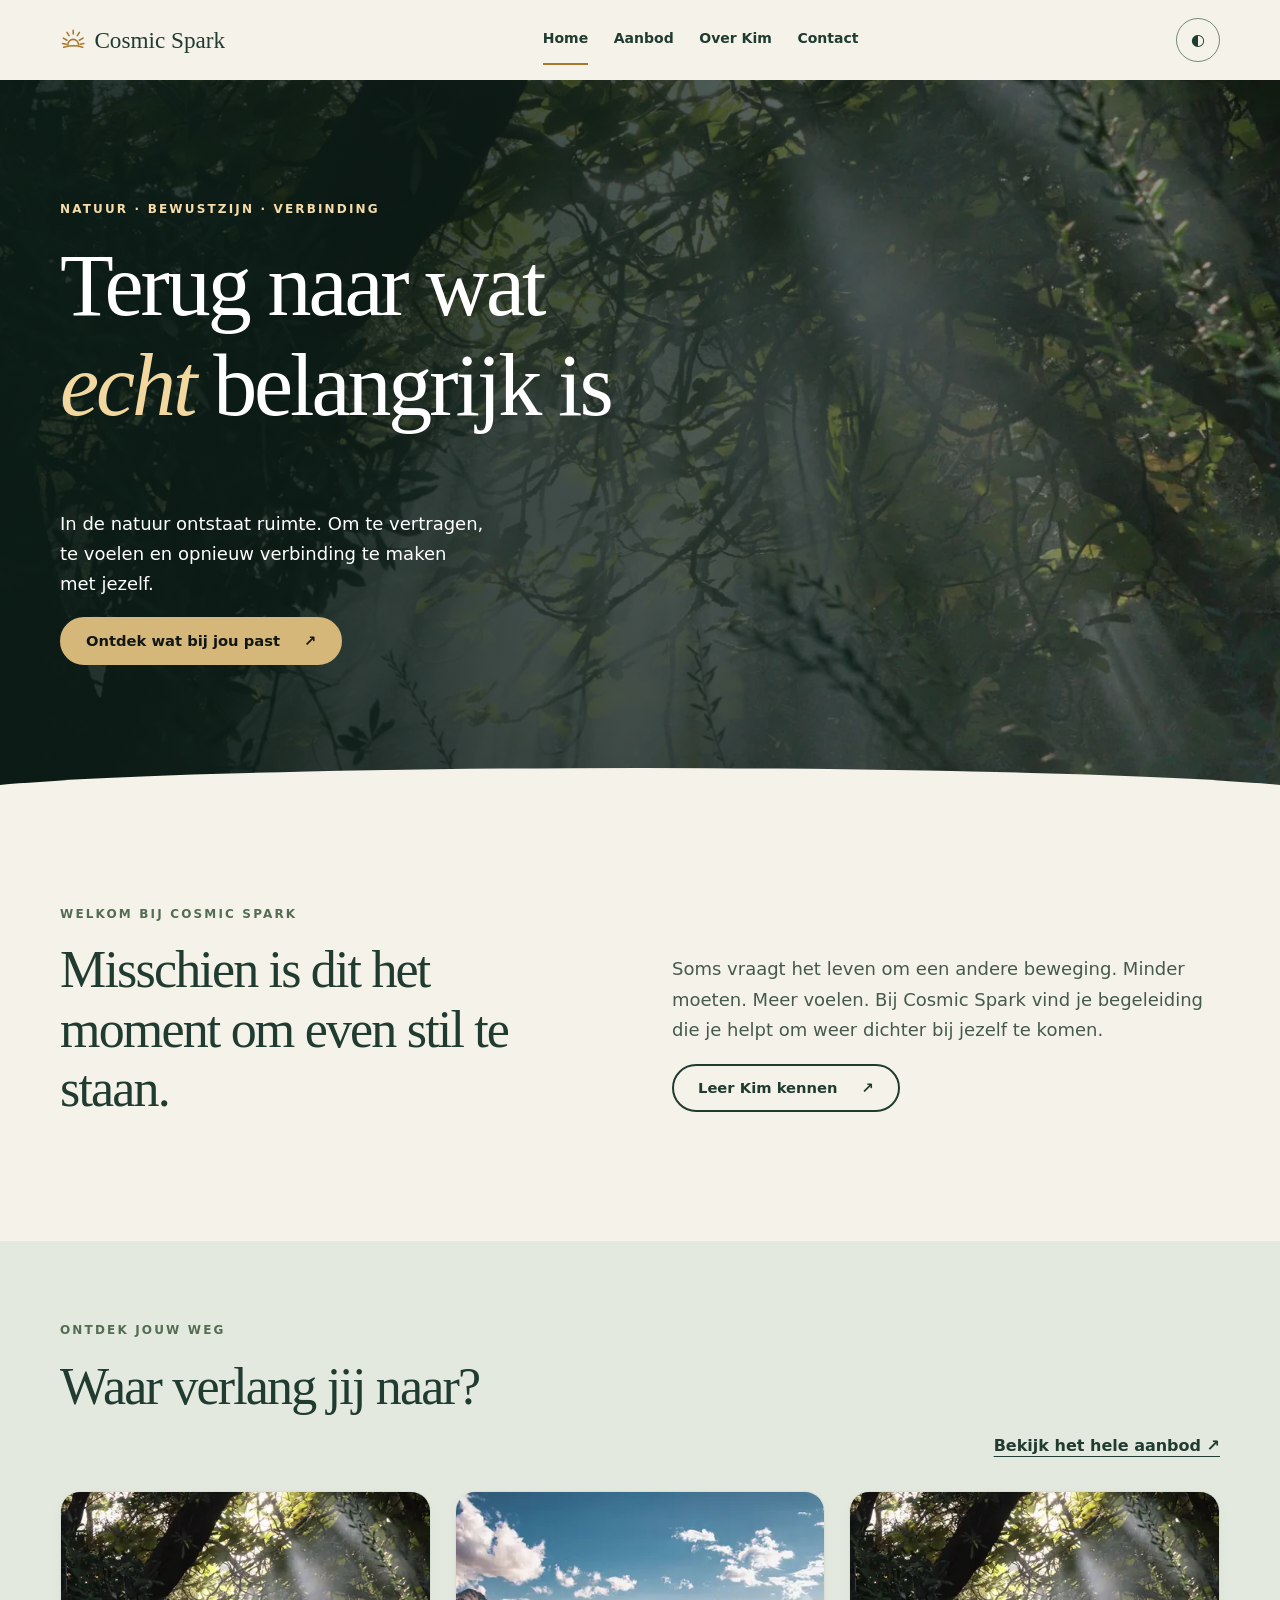
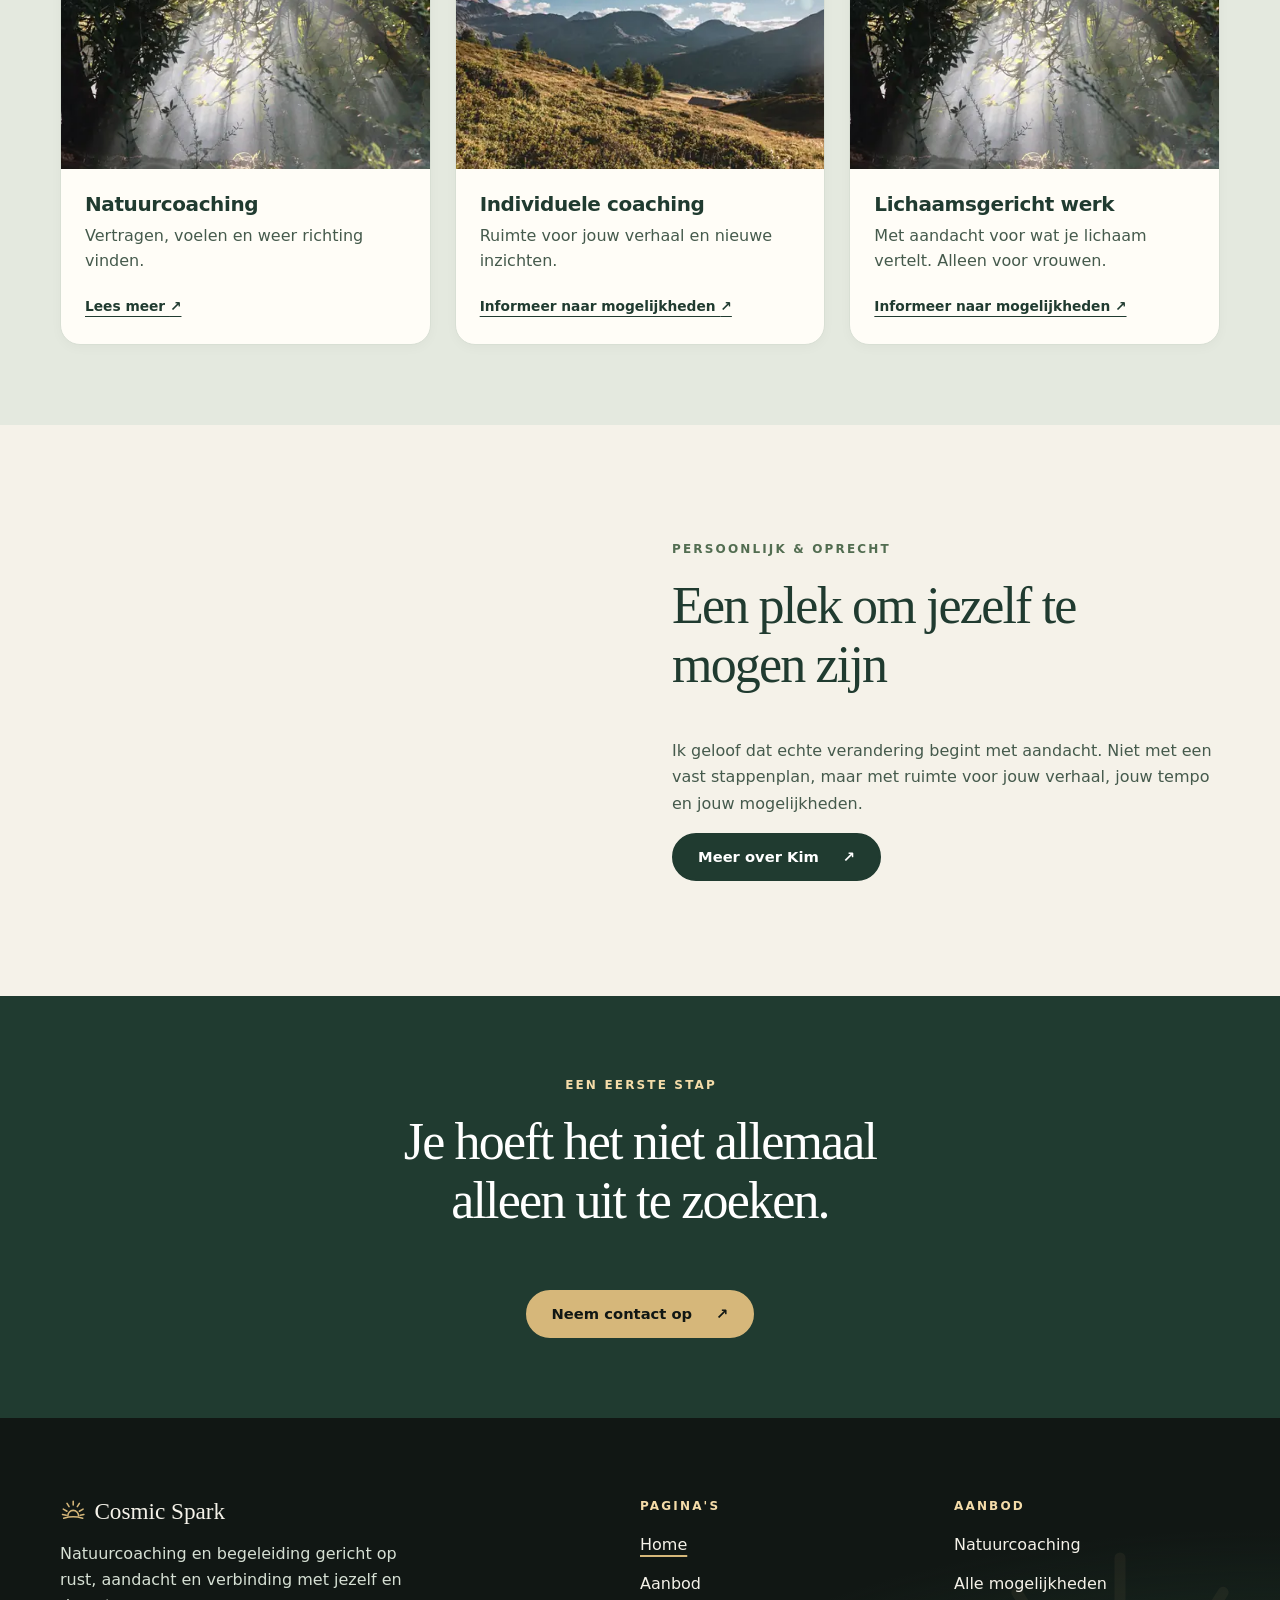
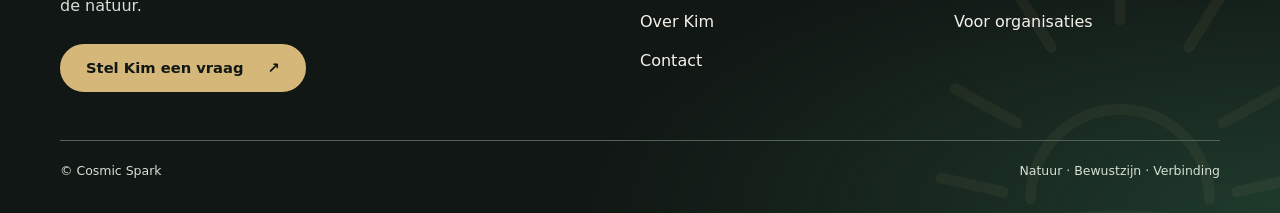
==== commit 3ec7ea8f: "Nieuwe footer: merkblok, twee linkgroepen en onderbalk - Merkblok met logo, korte omschrijving en kn" ====
--- a/index.html
+++ b/index.html
@@ -18,10 +18,10 @@
       /* Gekozen thema toepassen vóór de eerste weergave, zodat het donkere thema niet licht knippert. */
       try { var t = localStorage.getItem('cosmic-theme'); if (t === 'dark' || t === 'light') document.documentElement.dataset.theme = t; } catch (e) {}
     </script>
-    <link href="design-tokens.css?v=13" rel="stylesheet" />
+    <link href="design-tokens.css?v=14" rel="stylesheet" />
     <link as="image" fetchpriority="high" href="assets/boslicht-960.webp" media="(max-width: 699px)" rel="preload" type="image/webp" />
     <link as="image" fetchpriority="high" imagesrcset="assets/boslicht-breed-1280.webp 1x, assets/boslicht-breed-1920.webp 2x" media="(min-width: 700px)" rel="preload" type="image/webp" />
-    <link href="style.css?v=17" rel="stylesheet" />
+    <link href="style.css?v=18" rel="stylesheet" />
   </head>
   <body class="page-index">
     <a class="skip" href="#inhoud"> Ga naar inhoud </a>
@@ -231,23 +231,41 @@
       </section>
     </main>
     <footer class="site-footer">
-      <div class="shell footer-grid">
-        <div>
-          <a class="brand" href="index.html">
-            <span aria-hidden="true" class="spark"> <svg class="sun-icon" viewBox="0 0 64 64" focusable="false"><g fill="none" stroke="currentColor" stroke-width="3.8" stroke-linecap="round" stroke-linejoin="round"><path d="M19 43a13 13 0 0 1 26 0"/><path d="M9 49 Q32 42 55 49"/><path d="M32 8v9 M17 13l5 8 M47 13l-5 8 M8 27l9 5 M56 27l-9 5 M6 40l9 2 M58 40l-9 2"/></g></svg> </span>
-            Cosmic Spark
-          </a>
-        </div>
-        <nav aria-label="Paginanavigatie">
-          <strong>Pagina's</strong>
-          <a href="aanbod.html">Aanbod</a>
-          <a href="over-kim.html">Over Kim</a>
-          <a href="natuurcoaching.html">Natuurcoaching</a>
-          <a href="contact.html">Contact</a>
-        </nav>
+    <div class="shell footer-grid">
+      <div class="footer-brand">
+        <a class="brand" href="index.html">
+          <span aria-hidden="true" class="spark"><svg class="sun-icon" viewBox="0 0 64 64" focusable="false"><g fill="none" stroke="currentColor" stroke-width="3.8" stroke-linecap="round" stroke-linejoin="round"><path d="M19 43a13 13 0 0 1 26 0"/><path d="M9 49 Q32 42 55 49"/><path d="M32 8v9 M17 13l5 8 M47 13l-5 8 M8 27l9 5 M56 27l-9 5 M6 40l9 2 M58 40l-9 2"/></g></svg></span>
+          Cosmic Spark
+        </a>
+        <p>Natuurcoaching en begeleiding gericht op rust, aandacht en verbinding met jezelf en de natuur.</p>
+        <a class="button button-gold" href="contact.html">
+          Stel Kim een vraag
+          <span aria-hidden="true">&nearrow;</span>
+        </a>
       </div>
-      <div class="shell footer-bottom">&copy; Cosmic Spark</div>
-    </footer>
+      <nav aria-labelledby="footer-paginas" class="footer-nav">
+        <h2 class="footer-heading" id="footer-paginas">Pagina's</h2>
+        <ul>
+        <li><a href="index.html" aria-current="page">Home</a></li>
+        <li><a href="aanbod.html">Aanbod</a></li>
+        <li><a href="over-kim.html">Over Kim</a></li>
+        <li><a href="contact.html">Contact</a></li>
+        </ul>
+      </nav>
+      <nav aria-labelledby="footer-aanbod" class="footer-nav">
+        <h2 class="footer-heading" id="footer-aanbod">Aanbod</h2>
+        <ul>
+        <li><a href="natuurcoaching.html">Natuurcoaching</a></li>
+        <li><a href="aanbod.html#aanbod-kaarten">Alle mogelijkheden</a></li>
+        <li><a href="aanbod.html#voor-organisaties">Voor organisaties</a></li>
+        </ul>
+      </nav>
+    </div>
+    <div class="shell footer-bottom">
+      <small>&copy; Cosmic Spark</small>
+      <small>Natuur &middot; Bewustzijn &middot; Verbinding</small>
+    </div>
+  </footer>
     <nav
       aria-label="Hoofdnavigatie mobiel"
       class="mobile-dock"
--- a/design-tokens.css
+++ b/design-tokens.css
@@ -81,6 +81,7 @@
   --color-control-border: #748a78; /* rand themaknop/menuknop, min. 3:1 op cream */
   --color-input-text: #17281c;
   --color-footer-divider: #526459;
+  --color-footer-glow: #1f3a2c; /* zachte gloed rechtsonder in de footer */
   --color-dark-card-border: #607262;
   --color-dark-filter-border: #aab7a8;
   --color-dark-sage-fixed: #293e31;
--- a/style.css
+++ b/style.css
@@ -118,12 +118,21 @@
 .botcheck{display:none}
 .thanks-actions{display:flex;flex-wrap:wrap;gap:16px}
 .button:disabled{opacity:.7;cursor:progress}
-.site-footer{background:var(--deep);color:var(--color-cream-fixed);padding:64px 0 32px}
-.footer-grid{display:grid;gap:32px}
-.footer-grid>div,.footer-grid>nav{display:flex;flex-direction:column;align-items:flex-start;gap:8px}
-.footer-grid .spark{color:var(--color-muted-on-deep)}
-.footer-grid a:not(.brand){text-underline-offset:4px}
-.footer-bottom{border-top:1px solid var(--color-footer-divider);margin-top:40px;padding-top:20px;font-size:.78rem;color:var(--color-muted-on-deep)}
+/* Footer: merk + korte omschrijving + contactknop, twee linkgroepen, onderbalk */
+.site-footer{position:relative;isolation:isolate;overflow:hidden;background:radial-gradient(90% 120% at 100% 100%,var(--color-footer-glow) 0%,transparent 60%),var(--deep);color:var(--color-cream-fixed);padding:64px 0 32px}
+.site-footer::after{content:"";position:absolute;z-index:-1;right:-120px;bottom:-150px;width:340px;height:340px;background:url("data:image/svg+xml,%3Csvg xmlns='http://www.w3.org/2000/svg' viewBox='0 0 64 64'%3E%3Cg fill='none' stroke='%23d6b77a' stroke-width='1.6' stroke-linecap='round' stroke-linejoin='round'%3E%3Cpath d='M19 43a13 13 0 0 1 26 0'/%3E%3Cpath d='M9 49 Q32 42 55 49'/%3E%3Cpath d='M32 8v9 M17 13l5 8 M47 13l-5 8 M8 27l9 5 M56 27l-9 5 M6 40l9 2 M58 40l-9 2'/%3E%3C/g%3E%3C/svg%3E") center/contain no-repeat;opacity:.06;pointer-events:none}
+.footer-grid{display:grid;grid-template-columns:repeat(2,minmax(0,1fr));gap:40px 24px}
+.footer-brand{grid-column:1/-1;display:flex;flex-direction:column;align-items:flex-start;gap:16px}
+.footer-brand .spark{color:var(--gold)}
+.footer-brand p{margin:0;max-width:36ch;color:var(--color-muted-on-deep)}
+.footer-brand .button{margin-top:8px}
+.footer-heading{margin:0 0 12px;font:750 .75rem/1.4 var(--font-body);text-transform:uppercase;letter-spacing:.18em;color:var(--color-eyebrow-light)}
+.footer-nav ul{list-style:none;margin:0;padding:0}
+.footer-nav a{display:inline-block;padding-block:6px;color:var(--color-cream-fixed);text-decoration:none;text-underline-offset:5px}
+.footer-nav a:hover,.footer-nav a[aria-current=page]{text-decoration:underline;text-decoration-color:var(--gold);text-decoration-thickness:2px}
+.footer-bottom{display:flex;flex-wrap:wrap;justify-content:space-between;gap:8px 24px;border-top:1px solid var(--color-footer-divider);margin-top:48px;padding-top:20px;font-size:.78rem;color:var(--color-muted-on-deep)}
+.footer-bottom small{font-size:inherit}
+@media (min-width:700px){.footer-grid{grid-template-columns:minmax(0,2fr) minmax(0,1fr) minmax(0,1fr);column-gap:48px}.footer-brand{grid-column:auto}.site-footer{padding-top:80px}.site-footer::after{right:-60px;bottom:-130px;width:440px;height:440px}}
 
 :root[data-theme=dark] .site-header{background:var(--cream)}
 :root[data-theme=dark] .service-card{border-color:var(--color-dark-card-border)}
@@ -142,7 +151,7 @@
 :root[data-theme=dark] .gentle-banner{background:var(--color-dark-sage-fixed)}
 :root[data-theme=dark] .section-sage .service-card,:root[data-theme=dark] .org-grid article{background:var(--surface-raised);border:1px solid var(--border-raised)}
 :root[data-theme=dark] .site-footer{border-top:1px solid var(--color-footer-divider)}
-@media (min-width:700px){.shell{width:min(100% - 64px,var(--max-shell-width))}.section{padding-block:80px}.service-grid{grid-template-columns:repeat(3,minmax(0,1fr));gap:24px}.service-image{height:190px}.service-content{padding:24px}.intro-grid,.feature-grid,.split-section,.values-grid,.org-hero,.about-hero,.contact-layout,.detail-hero,.page-intro{grid-template-columns:repeat(2,minmax(0,1fr));gap:64px}.feature-grid{align-items:center}.feature-photo{height:460px}.intro-photo{height:400px}.org-grid{grid-template-columns:repeat(3,minmax(0,1fr))}.contact-photo{height:330px}.form-panel{padding:40px}.home-hero{min-height:710px}.home-hero-inner{padding-block:120px 160px}.footer-grid{grid-template-columns:minmax(0,2fr) minmax(0,1fr)}.org-image{height:480px}.detail-image{height:520px}}
+@media (min-width:700px){.shell{width:min(100% - 64px,var(--max-shell-width))}.section{padding-block:80px}.service-grid{grid-template-columns:repeat(3,minmax(0,1fr));gap:24px}.service-image{height:190px}.service-content{padding:24px}.intro-grid,.feature-grid,.split-section,.values-grid,.org-hero,.about-hero,.contact-layout,.detail-hero,.page-intro{grid-template-columns:repeat(2,minmax(0,1fr));gap:64px}.feature-grid{align-items:center}.feature-photo{height:460px}.intro-photo{height:400px}.org-grid{grid-template-columns:repeat(3,minmax(0,1fr))}.contact-photo{height:330px}.form-panel{padding:40px}.home-hero{min-height:710px}.home-hero-inner{padding-block:120px 160px}.org-image{height:480px}.detail-image{height:520px}}
 @media (min-width:1100px){.service-image{height:220px}.service-content h3{font-size:1.25rem}.service-content p{font-size:1rem}.home-hero h1{font-size:5.5rem}}
 @media (max-width:420px){.service-grid{grid-template-columns:1fr}.service-image{height:210px}.service-content{padding:20px}.service-content h3{font-size:1.25rem}.service-content p{font-size:1rem}.brand{font-size:1.25rem}.home-hero{min-height:630px}}
 @media (prefers-reduced-motion:reduce){html{scroll-behavior:auto}*,*:before,*:after{animation-duration:.01ms!important;transition-duration:.01ms!important}}
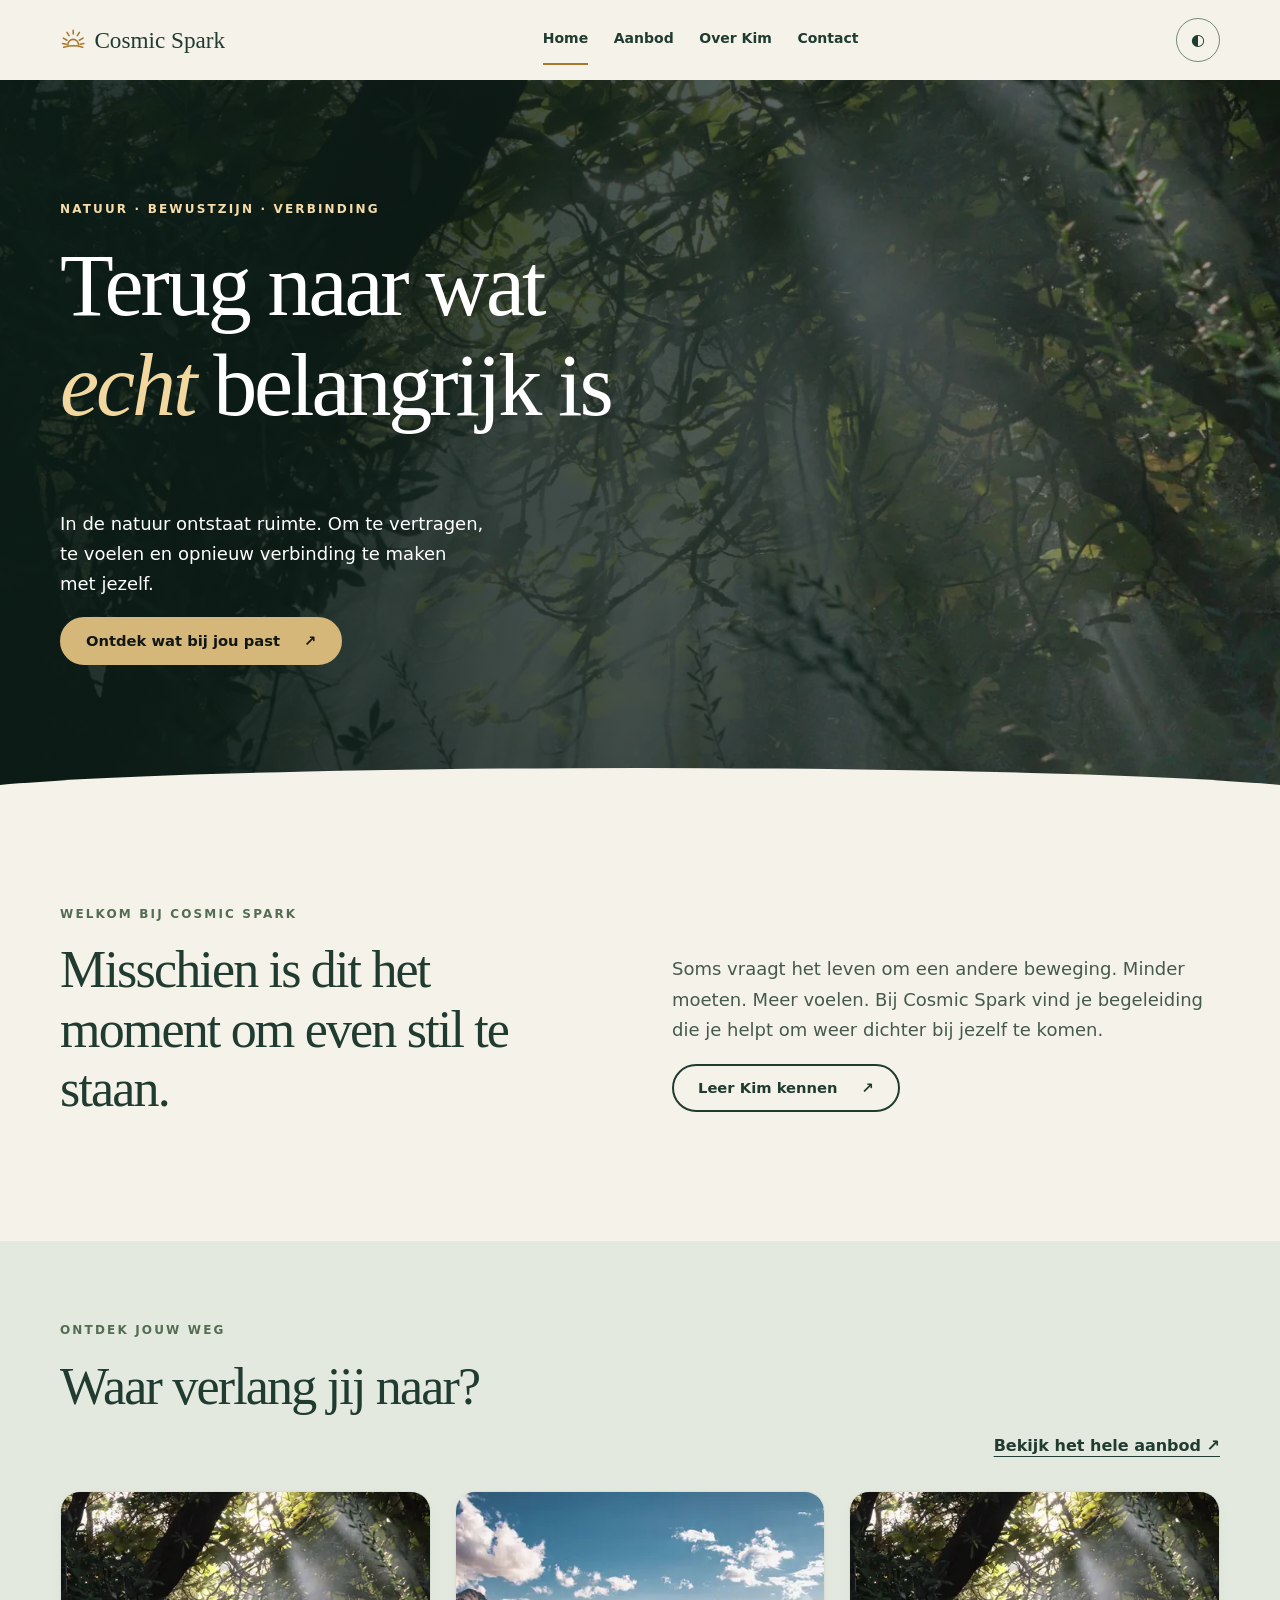
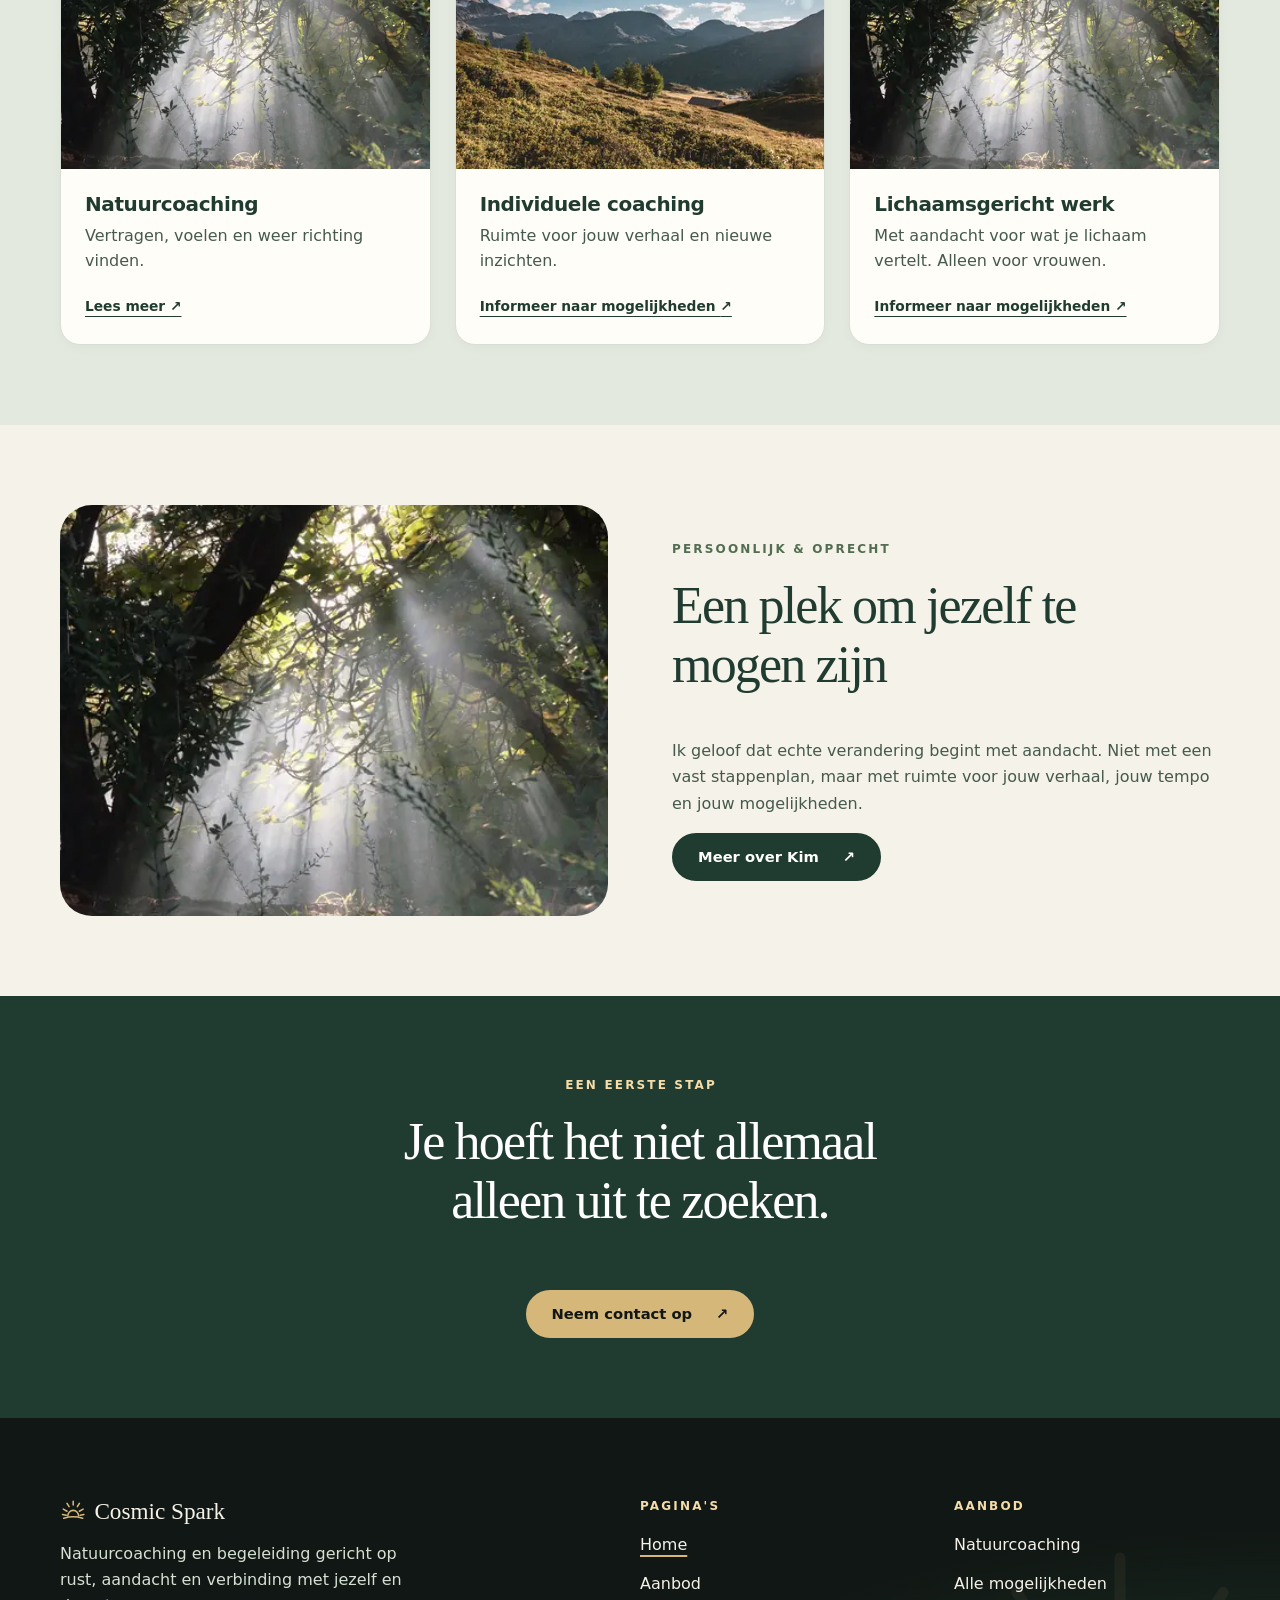
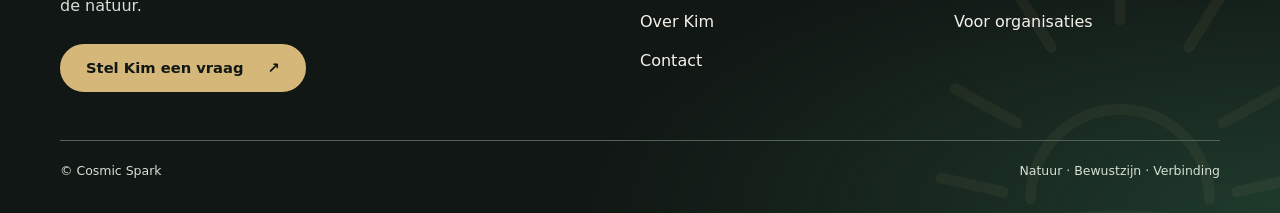
==== commit e68a872a: "Site installeerbaar als PWA: manifest, service worker en app-iconen Iconen gebaseerd op favicon.svg " ====
--- a/index.html
+++ b/index.html
@@ -14,6 +14,9 @@
     <title>Home | Cosmic Spark</title>
     <link href="favicon.svg?v=2" rel="icon" type="image/svg+xml" />
     <link href="favicon.ico?v=2" rel="alternate icon" sizes="any" />
+    <link href="assets/apple-touch-icon.png" rel="apple-touch-icon" />
+    <link href="manifest.webmanifest" rel="manifest" />
+    <meta content="#f5f2e9" name="theme-color" />
     <script>
       /* Gekozen thema toepassen vóór de eerste weergave, zodat het donkere thema niet licht knippert. */
       try { var t = localStorage.getItem('cosmic-theme'); if (t === 'dark' || t === 'light') document.documentElement.dataset.theme = t; } catch (e) {}
@@ -340,6 +343,6 @@
         <span> Contact </span>
       </a>
     </nav>
-    <script defer="" src="script.js?v=12"></script>
+    <script defer="" src="script.js?v=13"></script>
   </body>
 </html>
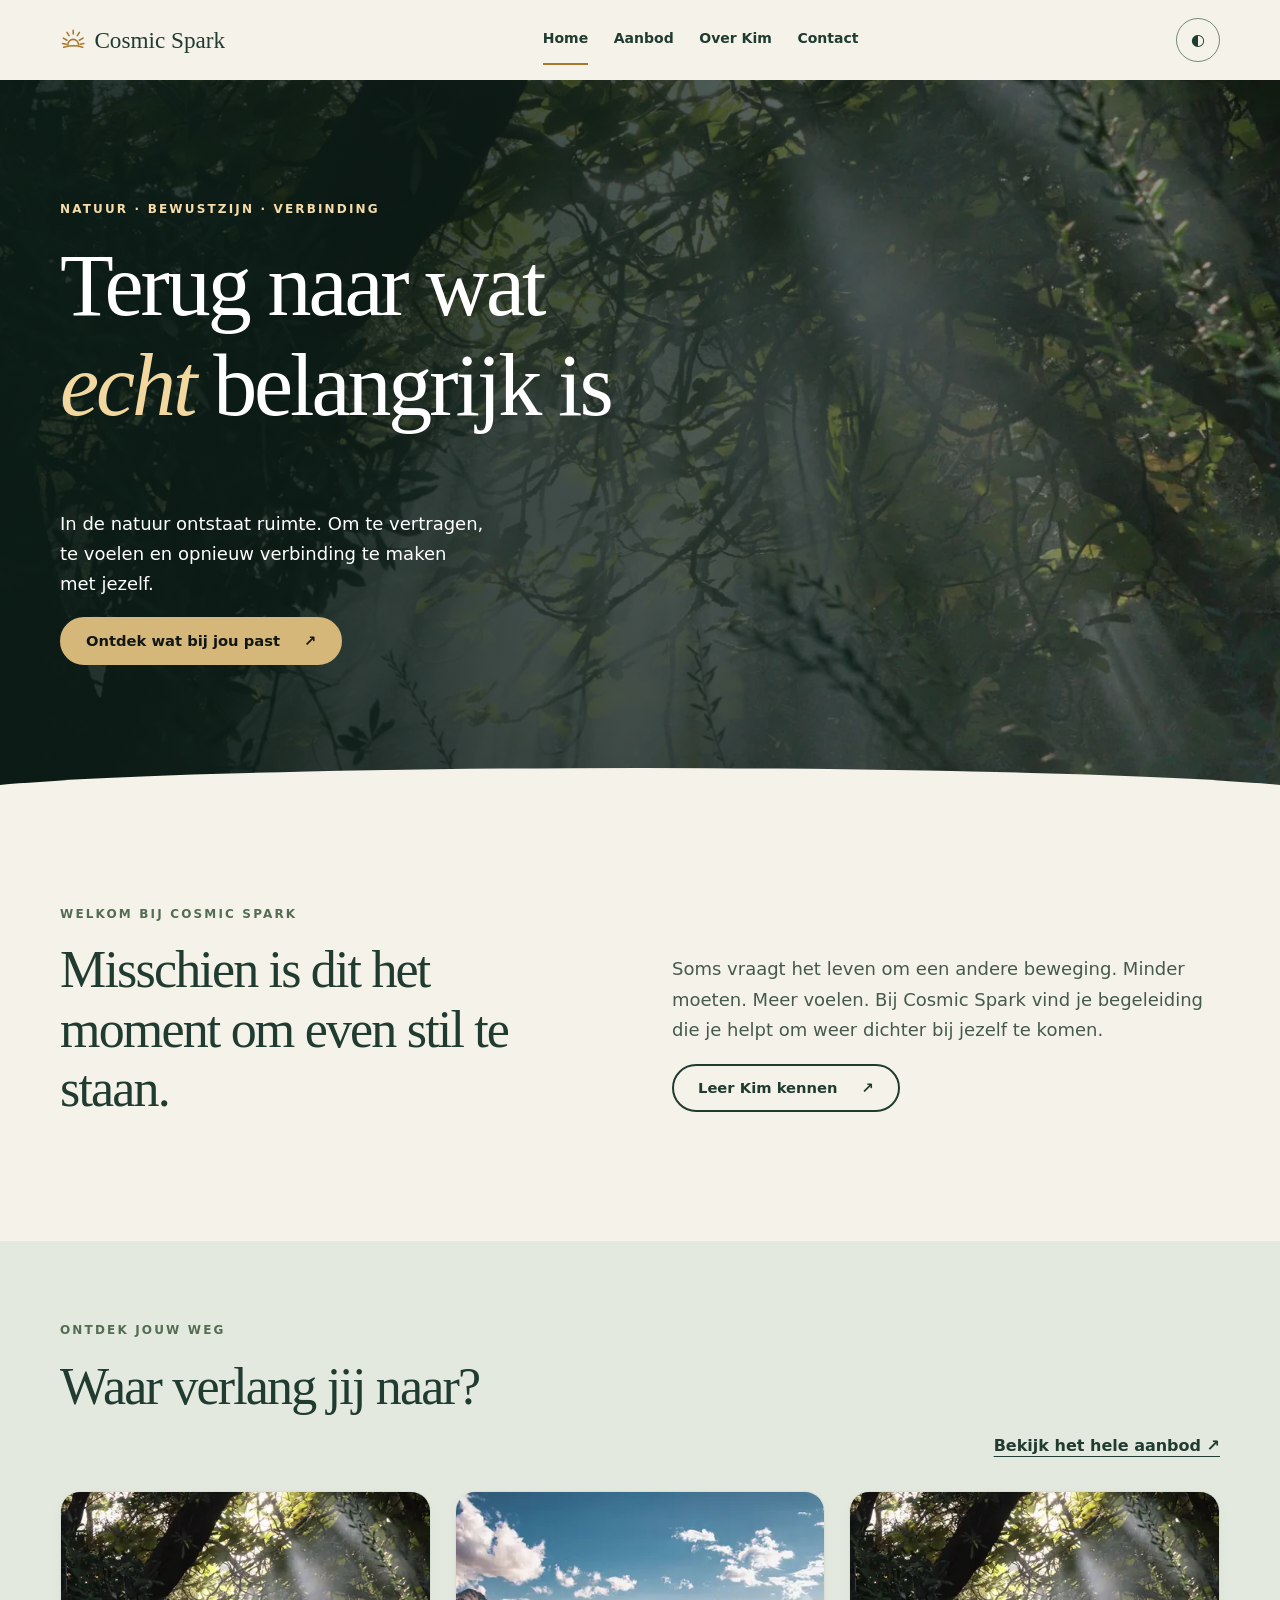
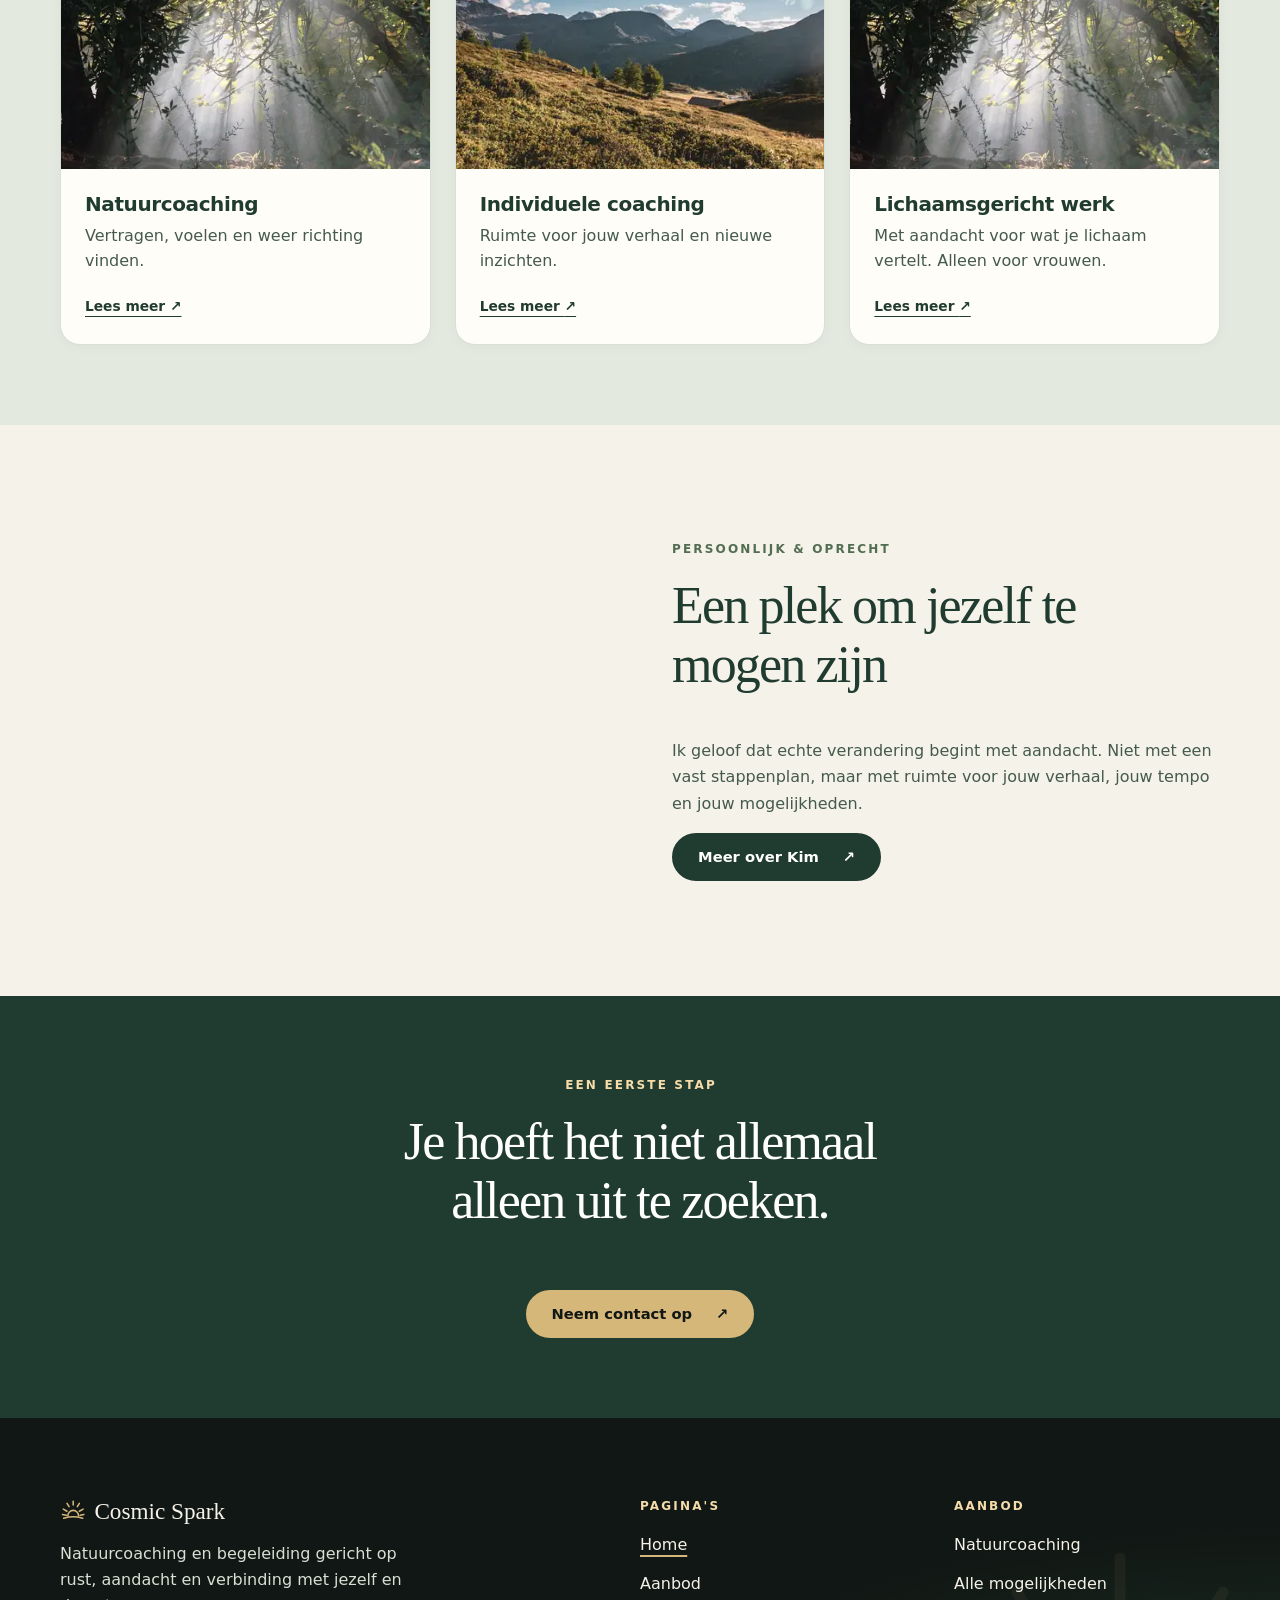
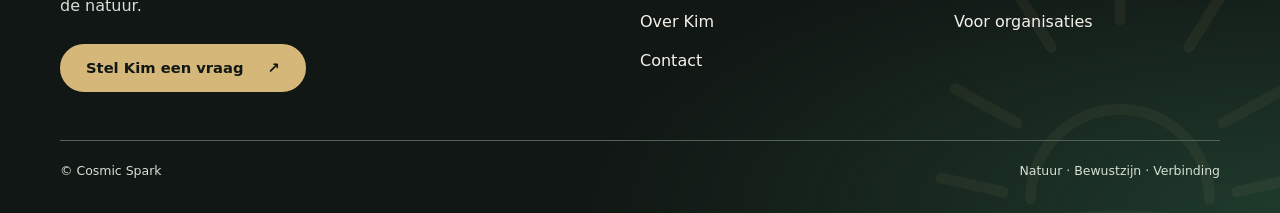
==== commit a5a39588: "Detailpagina's voor alle zeven aanbodonderdelen in map aanbod/ - Nieuwe pagina's in aanbod/ met deze" ====
--- a/index.html
+++ b/index.html
@@ -24,7 +24,7 @@
     <link href="design-tokens.css?v=14" rel="stylesheet" />
     <link as="image" fetchpriority="high" href="assets/boslicht-960.webp" media="(max-width: 699px)" rel="preload" type="image/webp" />
     <link as="image" fetchpriority="high" imagesrcset="assets/boslicht-breed-1280.webp 1x, assets/boslicht-breed-1920.webp 2x" media="(min-width: 700px)" rel="preload" type="image/webp" />
-    <link href="style.css?v=18" rel="stylesheet" />
+    <link href="style.css?v=20" rel="stylesheet" />
   </head>
   <body class="page-index">
     <a class="skip" href="#inhoud"> Ga naar inhoud </a>
@@ -116,7 +116,7 @@
               <a
                 aria-label="Bekijk Natuurcoaching"
                 class="service-image"
-                href="natuurcoaching.html"
+                href="aanbod/natuurcoaching.html"
               >
                 <img
                   alt=""
@@ -132,7 +132,7 @@
               <div class="service-content">
                 <h3>Natuurcoaching</h3>
                 <p>Vertragen, voelen en weer richting vinden.</p>
-                <a class="text-link" href="natuurcoaching.html">
+                <a class="text-link" href="aanbod/natuurcoaching.html">
                   Lees meer
                   <span aria-hidden="true"> &nearrow; </span>
                 </a>
@@ -140,9 +140,9 @@
             </article>
             <article class="service-card" data-category="persoonlijk">
               <a
-                aria-label="Informeer naar Individuele coaching"
+                aria-label="Bekijk Individuele coaching"
                 class="service-image"
-                href="contact.html"
+                href="aanbod/individuele-coaching.html"
               >
                 <img
                   alt=""
@@ -158,17 +158,17 @@
               <div class="service-content">
                 <h3>Individuele coaching</h3>
                 <p>Ruimte voor jouw verhaal en nieuwe inzichten.</p>
-                <a class="text-link" href="contact.html">
-                  Informeer naar mogelijkheden
+                <a class="text-link" href="aanbod/individuele-coaching.html">
+                  Lees meer
                   <span aria-hidden="true"> &nearrow; </span>
                 </a>
               </div>
             </article>
             <article class="service-card" data-category="persoonlijk">
               <a
-                aria-label="Informeer naar Lichaamsgericht werk"
+                aria-label="Bekijk Lichaamsgericht werk"
                 class="service-image"
-                href="contact.html"
+                href="aanbod/lichaamsgericht-werk.html"
               >
                 <img
                   alt=""
@@ -186,8 +186,8 @@
                 <p>
                   Met aandacht voor wat je lichaam vertelt. Alleen voor vrouwen.
                 </p>
-                <a class="text-link" href="contact.html">
-                  Informeer naar mogelijkheden
+                <a class="text-link" href="aanbod/lichaamsgericht-werk.html">
+                  Lees meer
                   <span aria-hidden="true"> &nearrow; </span>
                 </a>
               </div>
@@ -258,9 +258,9 @@
       <nav aria-labelledby="footer-aanbod" class="footer-nav">
         <h2 class="footer-heading" id="footer-aanbod">Aanbod</h2>
         <ul>
-        <li><a href="natuurcoaching.html">Natuurcoaching</a></li>
+        <li><a href="aanbod/natuurcoaching.html">Natuurcoaching</a></li>
         <li><a href="aanbod.html#aanbod-kaarten">Alle mogelijkheden</a></li>
-        <li><a href="aanbod.html#voor-organisaties">Voor organisaties</a></li>
+        <li><a href="aanbod/voor-organisaties.html">Voor organisaties</a></li>
         </ul>
       </nav>
     </div>
@@ -343,6 +343,6 @@
         <span> Contact </span>
       </a>
     </nav>
-    <script defer="" src="script.js?v=13"></script>
+    <script defer="" src="script.js?v=14"></script>
   </body>
 </html>
--- a/style.css
+++ b/style.css
@@ -88,7 +88,8 @@
 .compact-cta h2{margin-inline:auto}
 .back-link{display:inline-block;margin-bottom:32px;font-weight:650}
 .detail-image{height:430px}
-.steps>div{display:flex;gap:24px;border-bottom:1px solid var(--color-steps-divider);padding:20px 0}
+.steps{list-style:none;margin:0;padding:0}
+.steps>div,.steps>li{display:flex;gap:24px;border-bottom:1px solid var(--color-steps-divider);padding:20px 0}
 .steps span{color:var(--color-olive);font-family:Georgia,serif;font-size:1.7rem}
 .steps h3{margin-bottom:8px}
 .org-image{height:380px}
@@ -205,13 +206,13 @@
 }
 .mobile-dock a svg { display: block; flex: 0 0 auto; width: 23px; height: 23px; }
 .mobile-dock a span { display: block; max-width: 100%; white-space: nowrap; font-size: clamp(10px, 2.9vw, 12px); }
-.mobile-dock a[aria-current="page"] { background: var(--forest); color: var(--color-white); }
+.mobile-dock a[aria-current] { background: var(--forest); color: var(--color-white); }
 .mobile-dock a:focus-visible { outline: 3px solid var(--brand-spark); outline-offset: -3px; }
 :root[data-theme="dark"] .mobile-dock { background: var(--forest); border-color: var(--color-dark-border-fixed); }
 :root[data-theme="dark"] .mobile-dock a { color: var(--color-cream-ink); }
-:root[data-theme="dark"] .mobile-dock a[aria-current="page"] { background: var(--gold); color: var(--deep); }
+:root[data-theme="dark"] .mobile-dock a[aria-current] { background: var(--gold); color: var(--deep); }
 :root[data-theme="dark"] .mobile-dock a:focus-visible { outline-color: var(--gold); }
-:root[data-theme="dark"] .mobile-dock a[aria-current="page"]:focus-visible { outline-color: var(--deep); }
+:root[data-theme="dark"] .mobile-dock a[aria-current]:focus-visible { outline-color: var(--deep); }
 .about-portrait { overflow: hidden; border-radius: var(--radius-lg); padding: 0; height: 380px; min-height: 0; }
 .about-portrait img { width: 100%; height: 100%; object-fit: cover; object-position: center 38%; }
 .service-content .text-link { margin-top: auto; align-self: flex-start; padding-block: 2px; } /* min. 24px tikdoel (WCAG 2.5.8) */
@@ -224,7 +225,7 @@
   .mobile-dock { display: none; }
   .desktop-nav { display: flex; align-items: center; gap: clamp(12px, 2vw, 28px); }
   .desktop-nav a { text-decoration: none; font-size: .875rem; font-weight: 600; padding: 12px 0; border-bottom: 2px solid transparent; }
-  .desktop-nav a[aria-current="page"], .desktop-nav a:hover { border-color: var(--brand-spark); }
+  .desktop-nav a[aria-current], .desktop-nav a:hover { border-color: var(--brand-spark); }
 }
 
 @supports (aspect-ratio: 1 / 1) {
@@ -257,3 +258,30 @@
 
 /* Zon-icoon (zelfde vorm als favicon.svg); volgt de tekstkleur via currentColor */
 .sun-icon{display:block;width:1em;height:1em;flex:none}
+
+/* Detailpagina's in /aanbod: intro met paneel, veelgestelde vragen (details/summary) en acties.
+ * aria-current="true" op Aanbod in de navigatie toont dat je in dat onderdeel bent. */
+.detail-note{display:inline-block;margin-bottom:24px;padding:8px 16px;border-radius:var(--radius-sm);background:var(--sage);font-weight:650}
+.detail-actions{display:flex;flex-wrap:wrap;align-items:center;gap:16px 24px}
+.detail-actions .text-link{padding-block:12px}
+.detail-intro{align-items:start}
+.detail-intro p:not(.eyebrow){color:var(--muted)}
+.detail-panel{background:var(--surface);border:1px solid var(--color-card-border);border-radius:var(--radius-lg);padding:32px 24px}
+.detail-panel h3{margin-bottom:16px}
+.check-list{list-style:none;margin:0;padding:0;display:grid;gap:12px}
+.check-list li{display:flex;gap:12px}
+.check-list li::before{content:"";flex:none;width:8px;height:8px;margin-top:.65em;border-radius:50%;background:var(--brand-spark)}
+.faq{display:grid;gap:24px}
+.faq-list{border-top:1px solid var(--border)}
+.faq-list details{border-bottom:1px solid var(--border)}
+.faq-list summary{display:flex;justify-content:space-between;align-items:center;gap:16px;min-height:48px;padding:16px 0;font-weight:700;cursor:pointer;list-style:none}
+.faq-list summary::-webkit-details-marker{display:none}
+.faq-list summary::after{content:"+";flex:none;font:400 1.6rem/1 var(--font-heading);color:var(--brand-spark)}
+.faq-list details[open] summary::after{content:"\2212"}
+.faq-list summary:focus-visible{outline:3px solid var(--focus-ring);outline-offset:4px}
+.faq-list details p{margin:0 0 20px;color:var(--muted)}
+.compact-cta p{margin-inline:auto;color:var(--muted)}
+:root[data-theme=dark] .detail-panel{border-color:var(--border)}
+:root[data-theme=dark] .check-list li::before{background:var(--gold)}
+:root[data-theme=dark] .faq-list summary::after{color:var(--gold)}
+@media (min-width:700px){.detail-panel{padding:40px}.faq{grid-template-columns:minmax(0,2fr) minmax(0,3fr);gap:64px;align-items:start}}
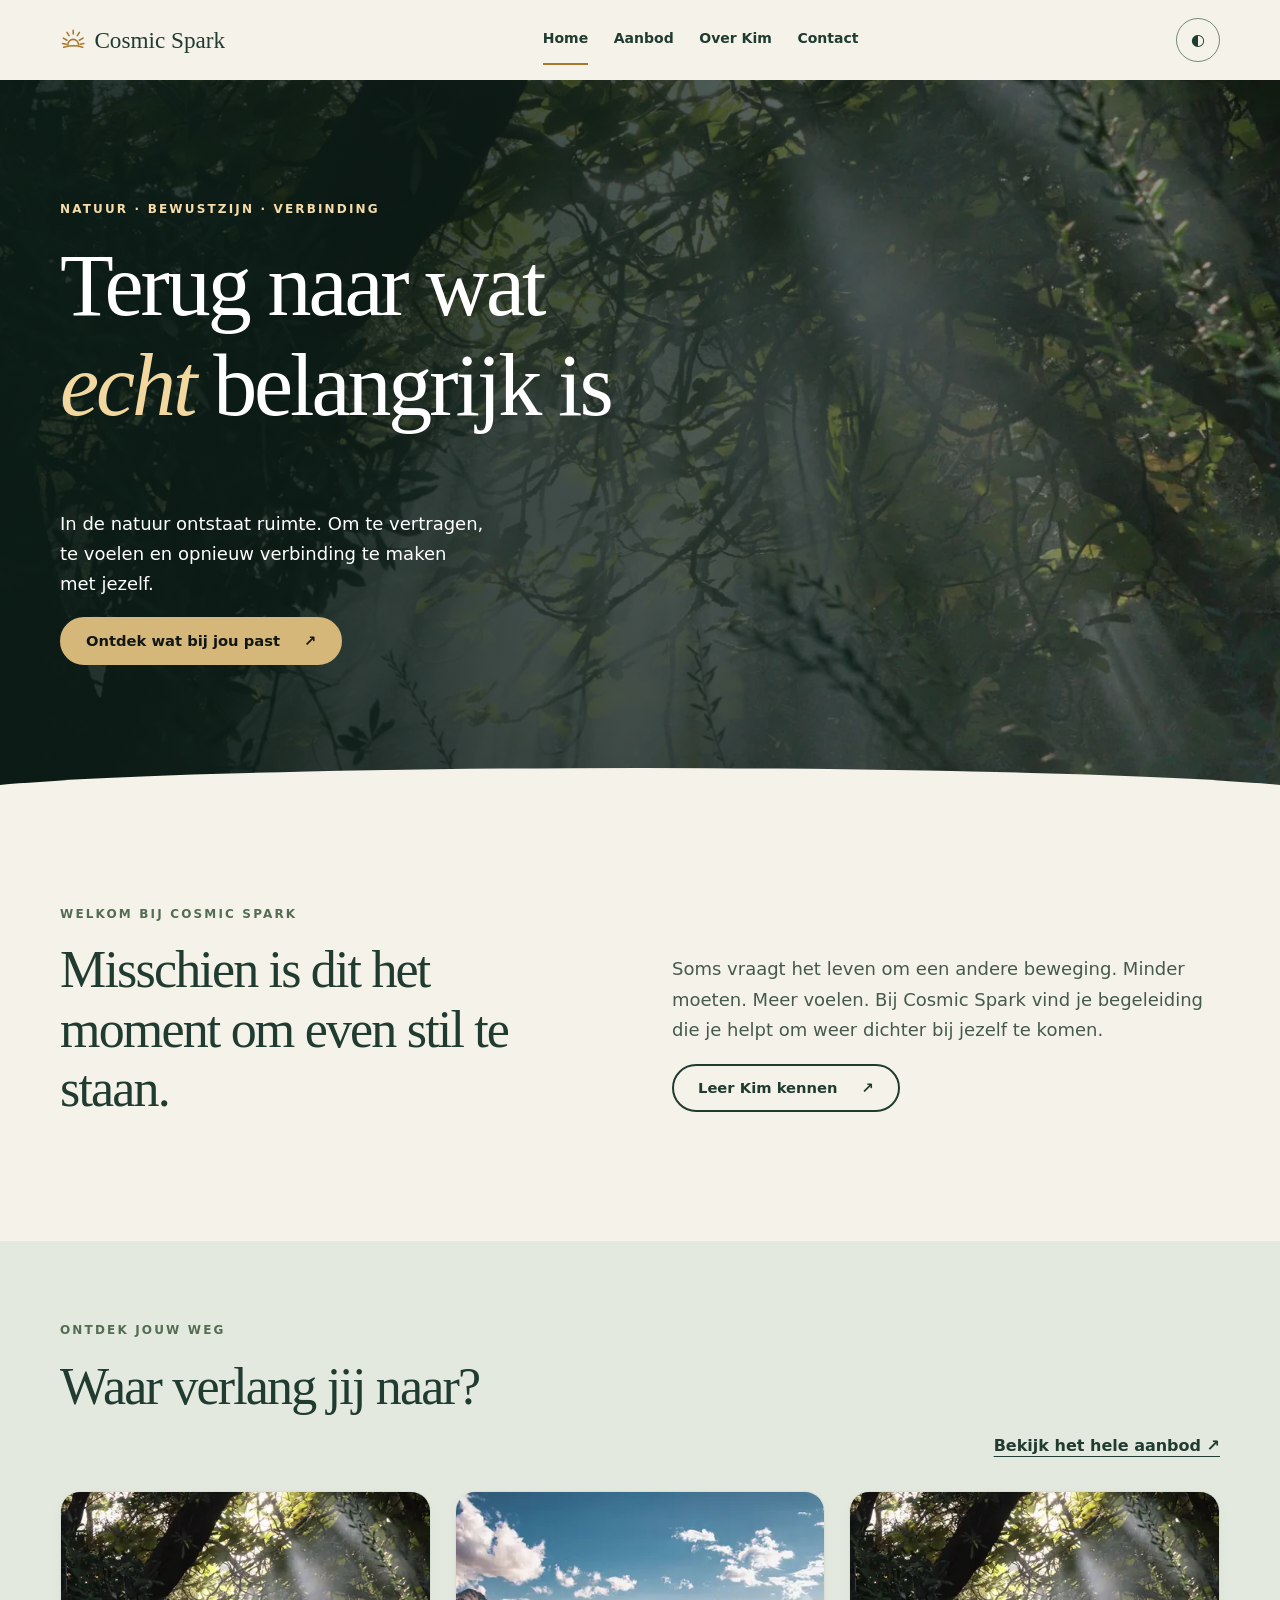
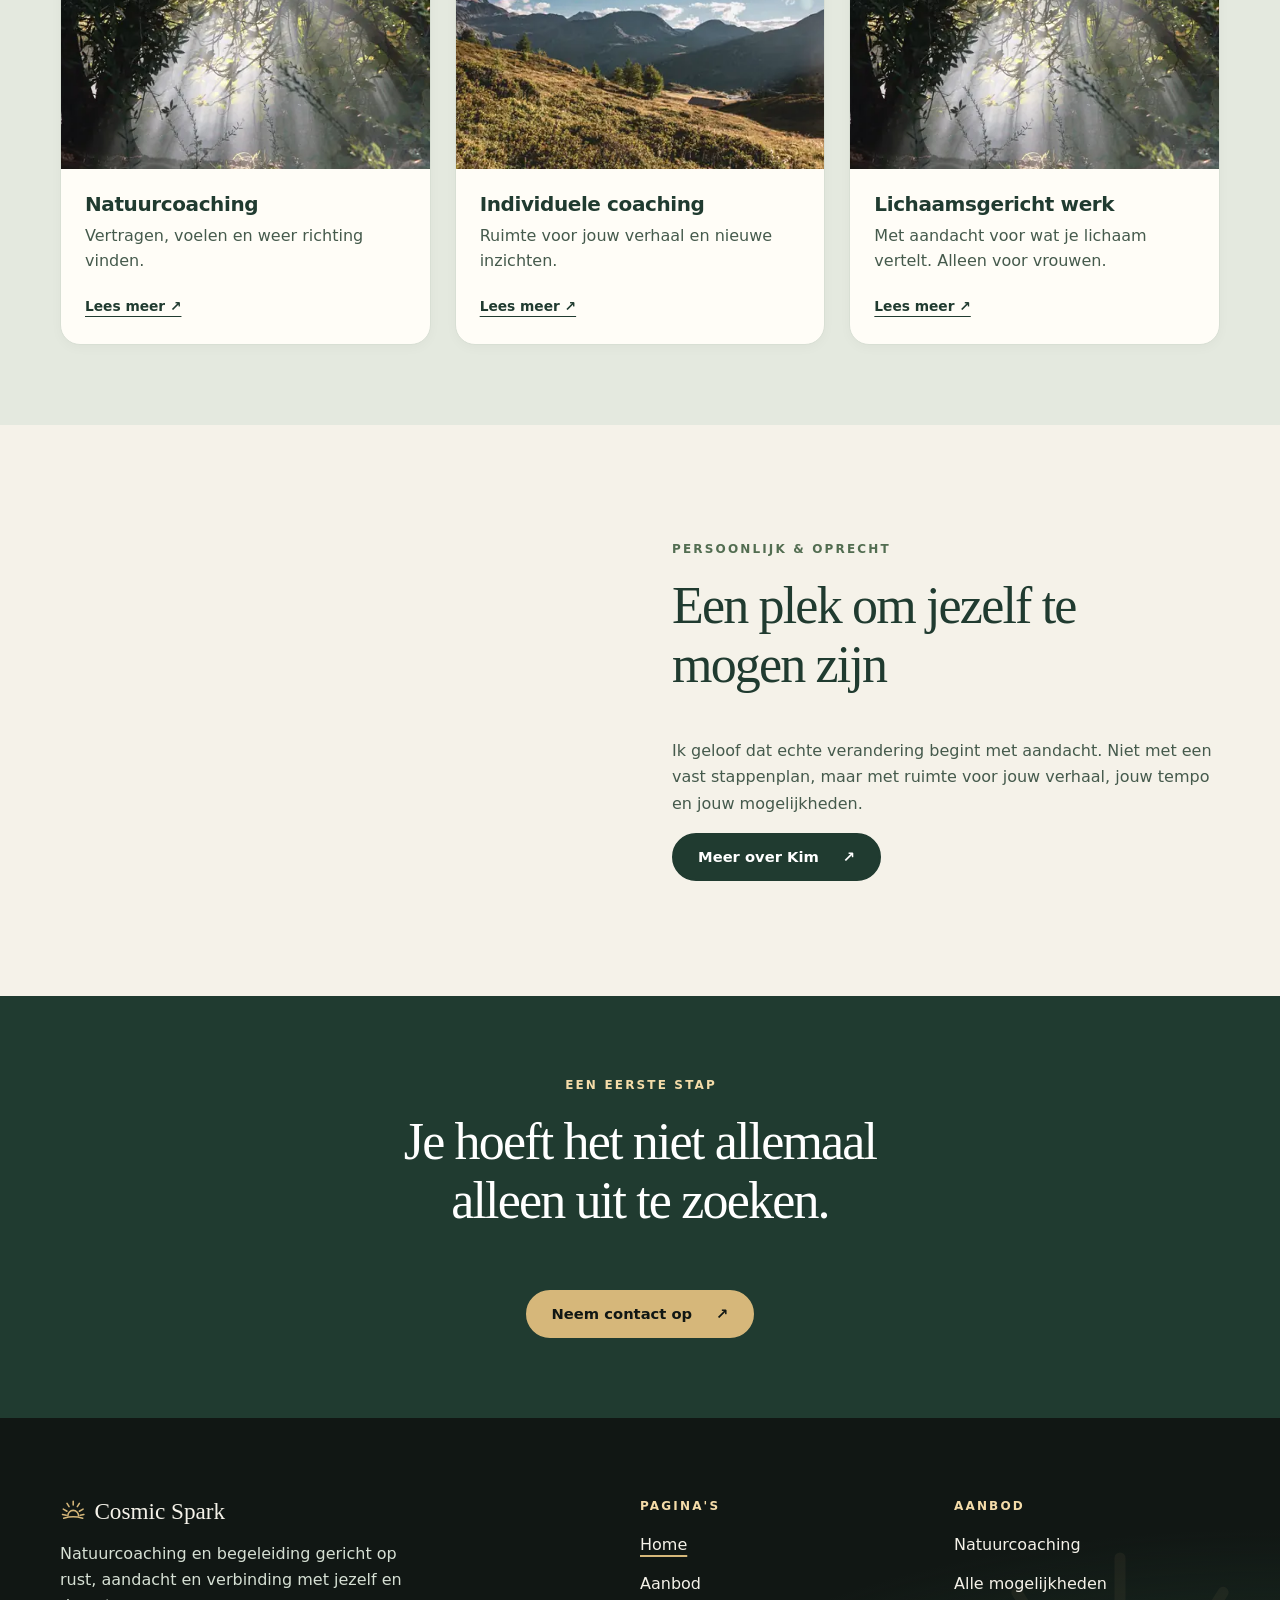
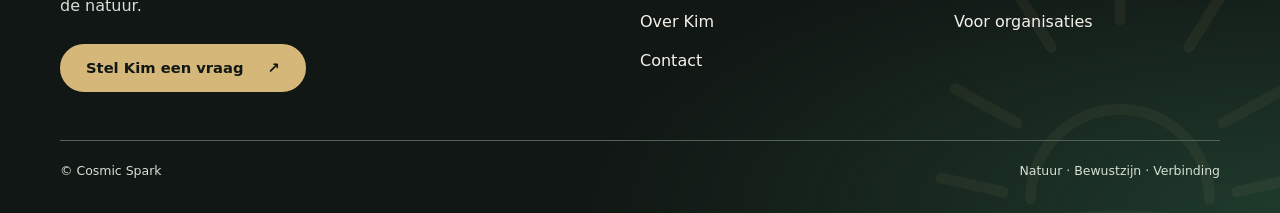
==== commit d1d94813: "Aanbodnaam als h1 op detailpagina's en hele aanbodkaart klikbaar - Detailpagina's: de naam van het a" ====
--- a/index.html
+++ b/index.html
@@ -24,7 +24,7 @@
     <link href="design-tokens.css?v=14" rel="stylesheet" />
     <link as="image" fetchpriority="high" href="assets/boslicht-960.webp" media="(max-width: 699px)" rel="preload" type="image/webp" />
     <link as="image" fetchpriority="high" imagesrcset="assets/boslicht-breed-1280.webp 1x, assets/boslicht-breed-1920.webp 2x" media="(min-width: 700px)" rel="preload" type="image/webp" />
-    <link href="style.css?v=20" rel="stylesheet" />
+    <link href="style.css?v=21" rel="stylesheet" />
   </head>
   <body class="page-index">
     <a class="skip" href="#inhoud"> Ga naar inhoud </a>
@@ -113,11 +113,7 @@
           </div>
           <div class="service-grid">
             <article class="service-card" data-category="natuur">
-              <a
-                aria-label="Bekijk Natuurcoaching"
-                class="service-image"
-                href="aanbod/natuurcoaching.html"
-              >
+              <div class="service-image">
                 <img
                   alt=""
                   loading="lazy"
@@ -128,22 +124,15 @@
                   srcset="assets/boslicht-480.webp 480w, assets/boslicht-960.webp 960w, assets/boslicht-1600.webp 1600w"
                   sizes="(min-width: 1100px) 360px, (min-width: 700px) 30vw, (min-width: 421px) 46vw, 100vw"
                 />
-              </a>
+              </div>
               <div class="service-content">
-                <h3>Natuurcoaching</h3>
+                <h3><a class="card-link" href="aanbod/natuurcoaching.html">Natuurcoaching</a></h3>
                 <p>Vertragen, voelen en weer richting vinden.</p>
-                <a class="text-link" href="aanbod/natuurcoaching.html">
-                  Lees meer
-                  <span aria-hidden="true"> &nearrow; </span>
-                </a>
+                <span aria-hidden="true" class="text-link">Lees meer &nearrow;</span>
               </div>
             </article>
             <article class="service-card" data-category="persoonlijk">
-              <a
-                aria-label="Bekijk Individuele coaching"
-                class="service-image"
-                href="aanbod/individuele-coaching.html"
-              >
+              <div class="service-image">
                 <img
                   alt=""
                   loading="lazy"
@@ -154,22 +143,15 @@
                   srcset="assets/berg-en-ruimte-480.webp 480w, assets/berg-en-ruimte-960.webp 960w, assets/berg-en-ruimte-1600.webp 1600w"
                   sizes="(min-width: 1100px) 360px, (min-width: 700px) 30vw, (min-width: 421px) 46vw, 100vw"
                 />
-              </a>
+              </div>
               <div class="service-content">
-                <h3>Individuele coaching</h3>
+                <h3><a class="card-link" href="aanbod/individuele-coaching.html">Individuele coaching</a></h3>
                 <p>Ruimte voor jouw verhaal en nieuwe inzichten.</p>
-                <a class="text-link" href="aanbod/individuele-coaching.html">
-                  Lees meer
-                  <span aria-hidden="true"> &nearrow; </span>
-                </a>
+                <span aria-hidden="true" class="text-link">Lees meer &nearrow;</span>
               </div>
             </article>
             <article class="service-card" data-category="persoonlijk">
-              <a
-                aria-label="Bekijk Lichaamsgericht werk"
-                class="service-image"
-                href="aanbod/lichaamsgericht-werk.html"
-              >
+              <div class="service-image">
                 <img
                   alt=""
                   loading="lazy"
@@ -180,16 +162,13 @@
                   srcset="assets/boslicht-480.webp 480w, assets/boslicht-960.webp 960w, assets/boslicht-1600.webp 1600w"
                   sizes="(min-width: 1100px) 360px, (min-width: 700px) 30vw, (min-width: 421px) 46vw, 100vw"
                 />
-              </a>
+              </div>
               <div class="service-content">
-                <h3>Lichaamsgericht werk</h3>
+                <h3><a class="card-link" href="aanbod/lichaamsgericht-werk.html">Lichaamsgericht werk</a></h3>
                 <p>
                   Met aandacht voor wat je lichaam vertelt. Alleen voor vrouwen.
                 </p>
-                <a class="text-link" href="aanbod/lichaamsgericht-werk.html">
-                  Lees meer
-                  <span aria-hidden="true"> &nearrow; </span>
-                </a>
+                <span aria-hidden="true" class="text-link">Lees meer &nearrow;</span>
               </div>
             </article>
           </div>
--- a/style.css
+++ b/style.css
@@ -54,7 +54,7 @@
 .service-card{display:flex;flex-direction:column;min-width:0;background:var(--surface);border:1px solid var(--color-card-border);border-radius:var(--radius);overflow:hidden;box-shadow:0 3px 12px var(--color-card-shadow)}
 .service-image{display:block;height:150px;overflow:hidden}
 .service-image img{transition:transform .3s}
-.service-image:hover img{transform:scale(1.045)}
+.service-card:hover .service-image img{transform:scale(1.045)}
 .service-content{display:flex;flex:1;flex-direction:column;gap:8px;padding:16px}
 .service-content h3{font-size:1.08rem;margin:0}
 .service-content p{font-size:.88rem;line-height:1.55;color:var(--muted);margin:0 0 12px}
@@ -285,3 +285,17 @@
 :root[data-theme=dark] .check-list li::before{background:var(--gold)}
 :root[data-theme=dark] .faq-list summary::after{color:var(--gold)}
 @media (min-width:700px){.detail-panel{padding:40px}.faq{grid-template-columns:minmax(0,2fr) minmax(0,3fr);gap:64px;align-items:start}}
+
+/* Hele aanbodkaart klikbaar: de titel is de enige link en strekt zich via ::after over de kaart uit.
+ * Eén tabstop per kaart met de titel als toegankelijke naam; "Lees meer" is alleen een visuele hint. */
+.service-card{position:relative}
+.card-link{color:inherit;text-decoration:none}
+.card-link::after{content:"";position:absolute;inset:0;z-index:1;border-radius:inherit}
+.card-link:focus-visible{outline:none}
+.service-card:has(.card-link:focus-visible){outline:3px solid var(--focus-ring);outline-offset:4px}
+.service-content span.text-link{text-decoration:underline;text-decoration-thickness:1px}
+.service-card:hover span.text-link{text-decoration-thickness:2px}
+@supports not selector(:has(*)){.card-link:focus-visible{outline:3px solid var(--focus-ring);outline-offset:4px}}
+
+/* Detailpagina: de naam van het aanbod is de h1, de slogan staat eronder */
+.detail-tagline{font-family:var(--font-heading);font-size:clamp(1.5rem,3.6vw,2.25rem);line-height:1.2;letter-spacing:-.02em;max-width:20ch;margin-bottom:24px}
